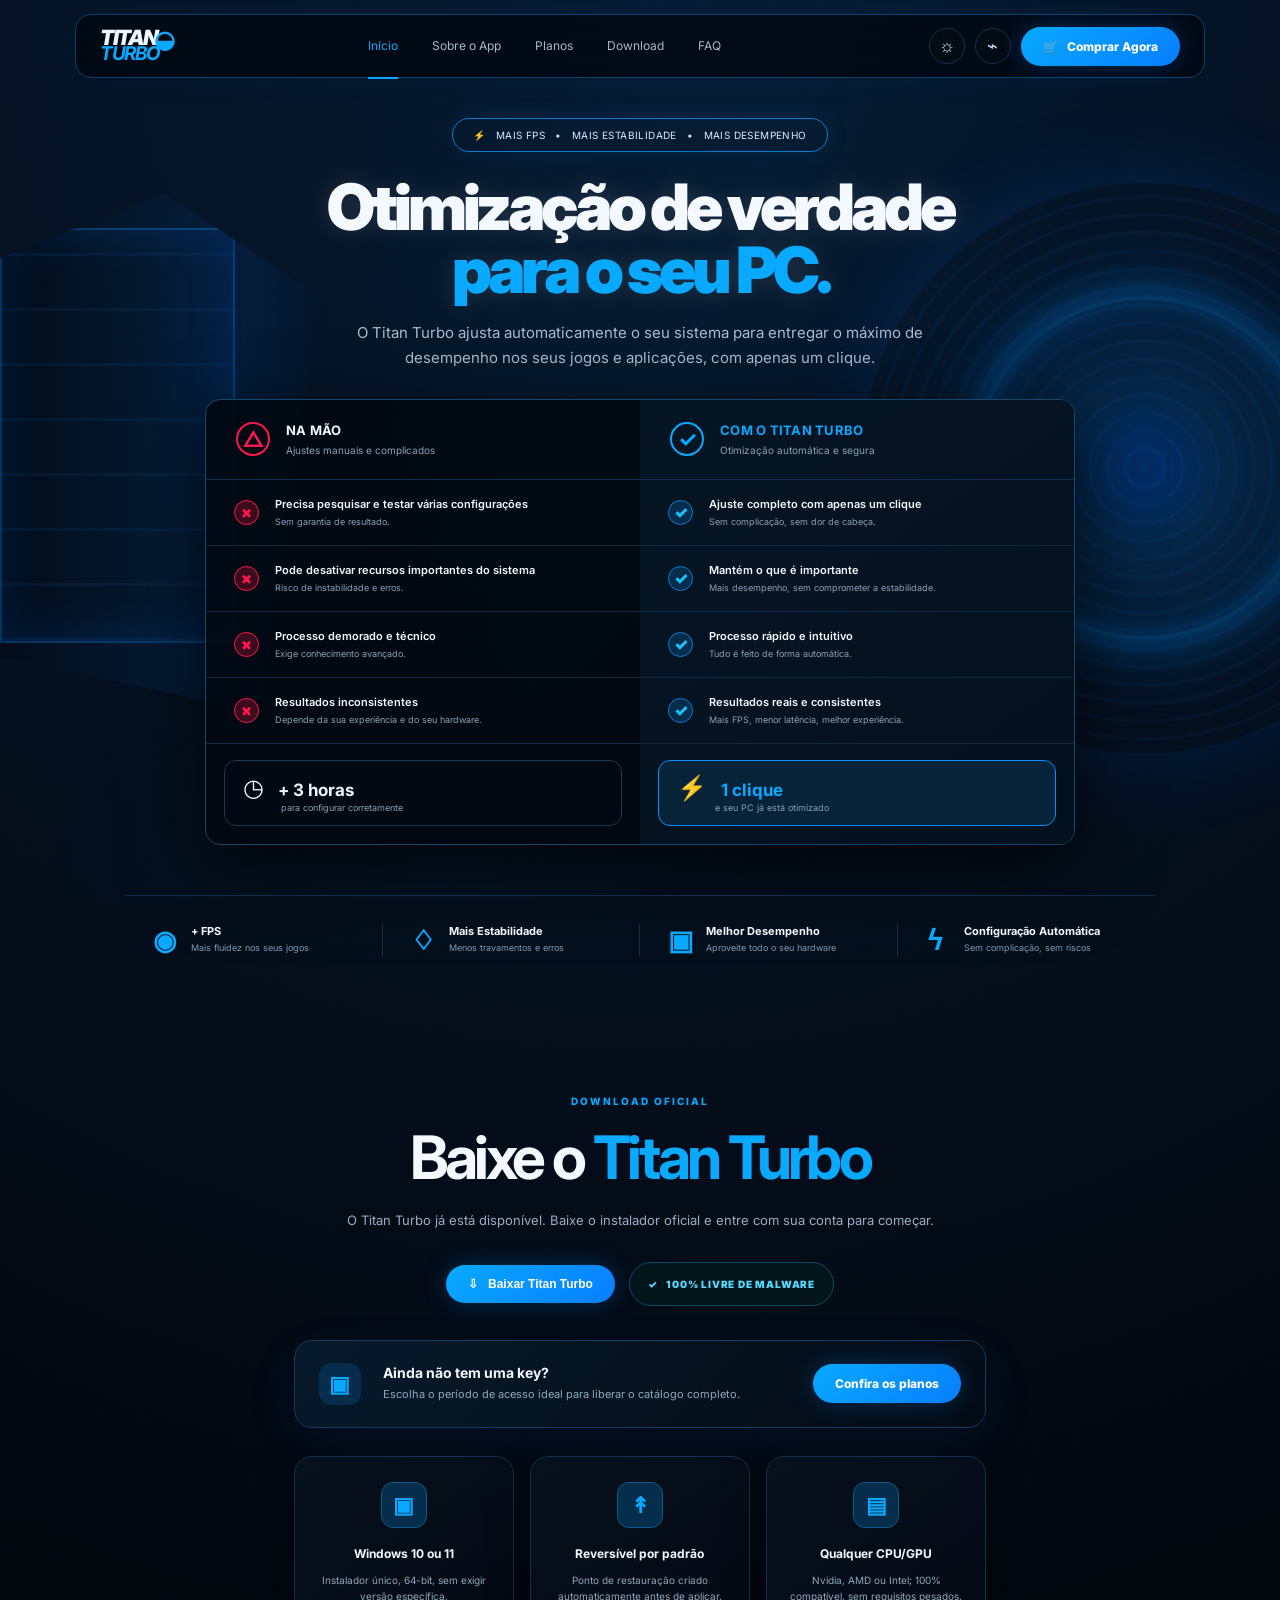
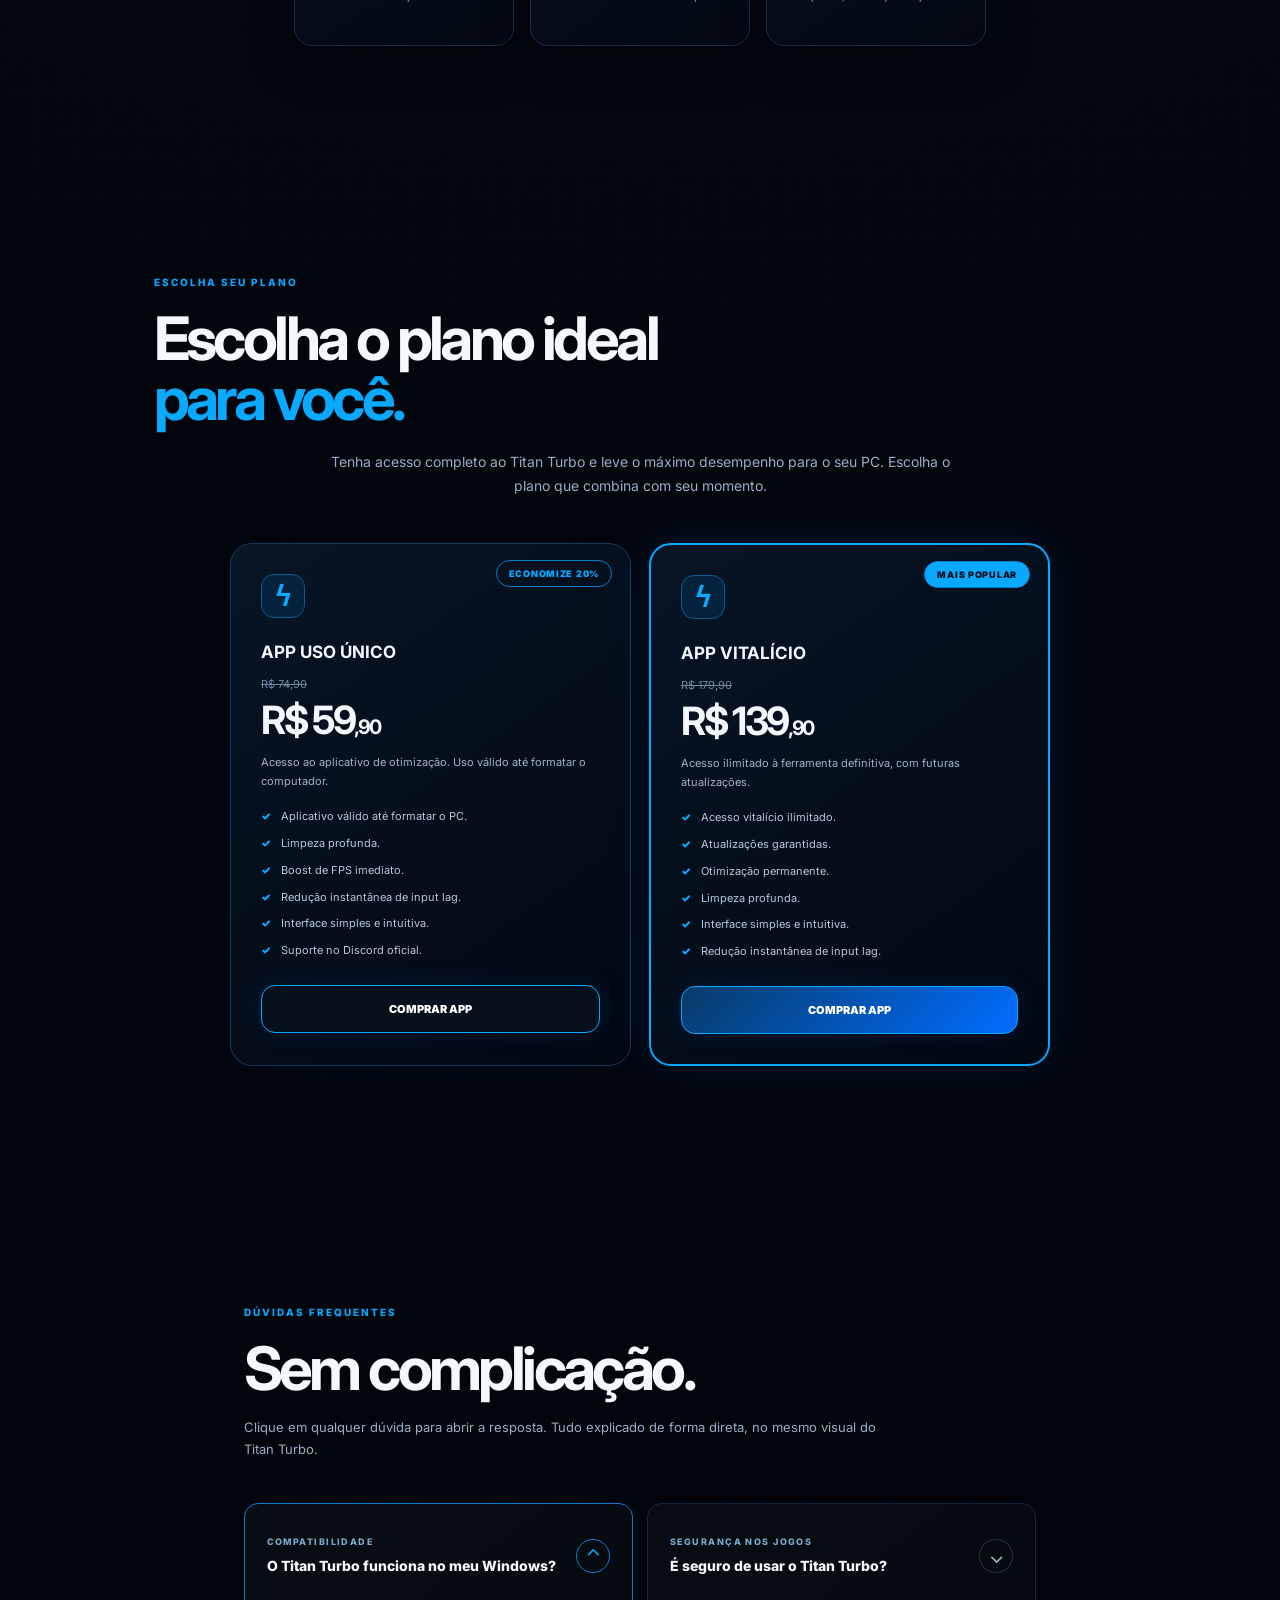
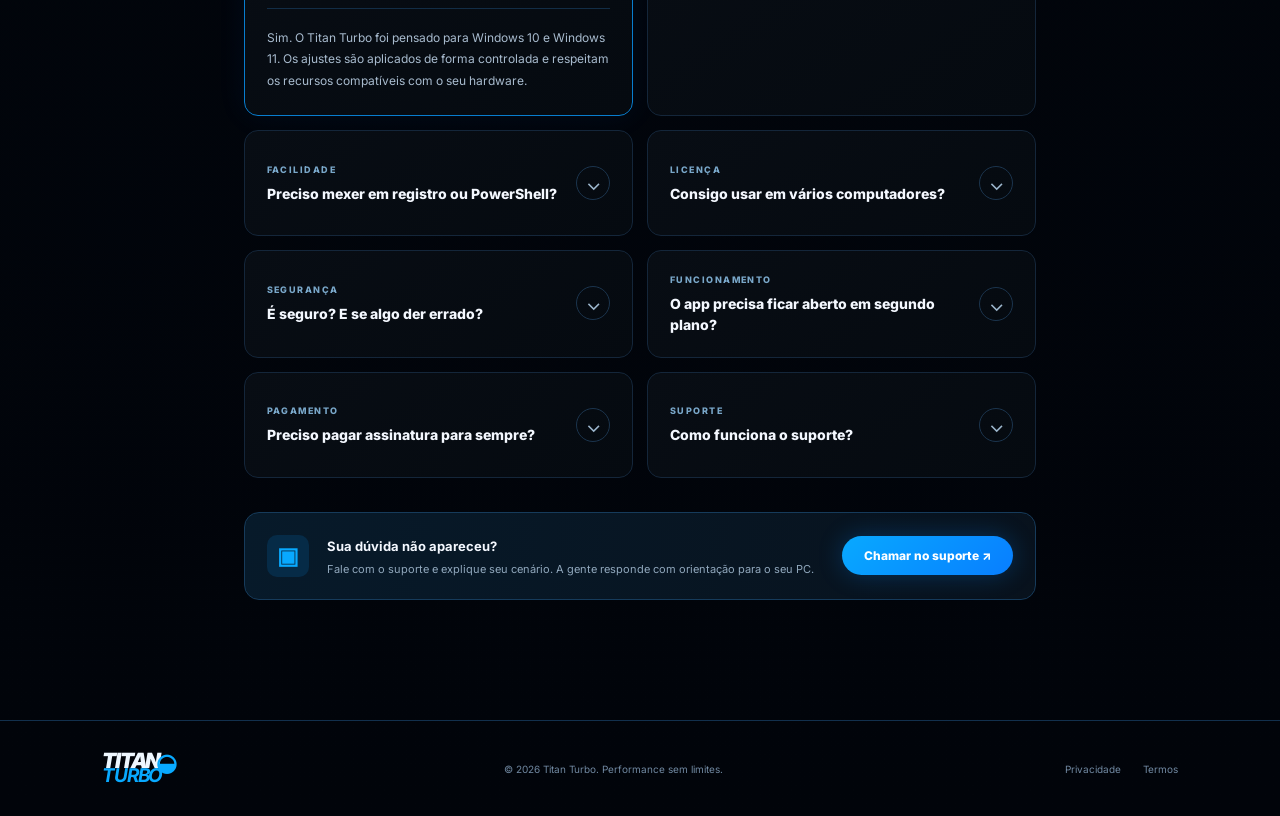
==== app/index.html @ 81074ae9 "Adiciona rota dedicada para Sobre o App" ====
<!doctype html><html lang="pt-BR"><head><meta charset="UTF-8"><meta name="viewport" content="width=device-width,initial-scale=1"><meta http-equiv="refresh" content="0;url=../#app"><title>Sobre o App — Titan Turbo</title><script>location.replace('../#app')</script></head><body>Redirecionando para Sobre o App…</body></html>
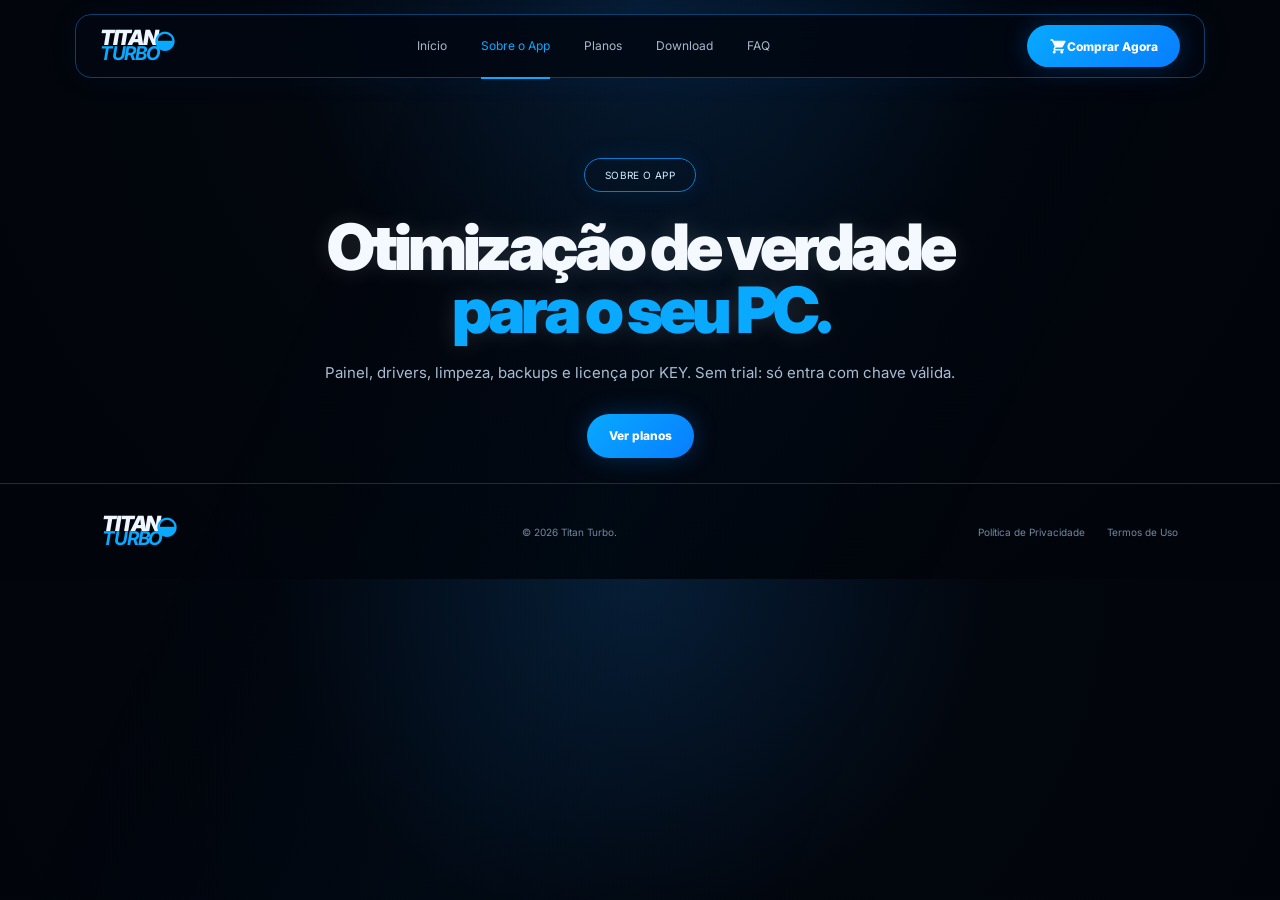
==== commit 820cb6a6: "rotas /planos /download /faq /app sem hash" ====
--- a/app/index.html
+++ b/app/index.html
@@ -1 +1,25 @@
-<!doctype html><html lang="pt-BR"><head><meta charset="UTF-8"><meta name="viewport" content="width=device-width,initial-scale=1"><meta http-equiv="refresh" content="0;url=../#app"><title>Sobre o App — Titan Turbo</title><script>location.replace('../#app')</script></head><body>Redirecionando para Sobre o App…</body></html>+<!doctype html>
+<html lang="pt-BR">
+<head>
+  <meta charset="UTF-8"><meta name="viewport" content="width=device-width, initial-scale=1">
+  <title>Sobre o App — Titan Turbo</title>
+  <link rel="preconnect" href="https://fonts.googleapis.com">
+  <link href="https://fonts.googleapis.com/css2?family=Inter:wght@400;500;600;700;800;900&display=swap" rel="stylesheet">
+  <link rel="stylesheet" href="../style.css"><link rel="stylesheet" href="../logo.css">
+</head>
+<body>
+<header class="topbar"><a class="brand" href="/"><span>TITAN</span><b>TURBO</b><i>◒</i></a>
+<nav><a href="/">Início</a><a class="active" href="/app/">Sobre o App</a><a href="/planos/">Planos</a><a href="/download/">Download</a><a href="/faq/">FAQ</a></nav>
+<div class="header-actions"><a class="buy buy-cart" href="/planos/"><svg viewBox="0 0 24 24" width="18" height="18"><path fill="currentColor" d="M7 18c-1.1 0-1.99.9-1.99 2S5.9 22 7 22s2-.9 2-2-.9-2-2-2zm10 0c-1.1 0-1.99.9-1.99 2S15.9 22 17 22s2-.9 2-2-.9-2-2-2zM7.2 14h9.45c.75 0 1.41-.41 1.75-1.03l3.58-6.49A1 1 0 0 0 21.1 5H6.21L5.27 3H2v2h2l3.6 7.59-1.35 2.44C5.52 16.37 6.48 18 8 18h12v-2H8l1.1-2z"/></svg> Comprar Agora</a></div></header>
+<main>
+<section class="hero" style="min-height:auto;padding-top:80px">
+  <div class="hero-content">
+    <div class="pill">SOBRE O APP</div>
+    <h1>Otimização de verdade<br><em>para o seu PC.</em></h1>
+    <p>Painel, drivers, limpeza, backups e licença por KEY. Sem trial: só entra com chave válida.</p>
+    <p style="margin-top:28px"><a class="buy" href="/planos/">Ver planos</a></p>
+  </div>
+</section>
+</main>
+<footer><a class="brand" href="/"><span>TITAN</span><b>TURBO</b><i>◒</i></a><span>© 2026 Titan Turbo.</span><div><a href="/privacidade/">Política de Privacidade</a><a href="/termos/">Termos de Uso</a></div></footer>
+</body></html>
--- a/style.css
+++ b/style.css
@@ -0,0 +1 @@
+:root{--bg:#02060d;--panel:#07111d;--line:#12304d;--blue:#08a9ff;--blue2:#006dff;--text:#f4f8ff;--muted:#9aaec5}*{box-sizing:border-box}html{scroll-behavior:smooth}body{margin:0;background:radial-gradient(circle at 50% 0,#071b31 0,#02060d 42%,#01040a 100%);color:var(--text);font-family:Inter,Arial,sans-serif;overflow-x:hidden}body:before{content:"";position:fixed;inset:0;pointer-events:none;background:linear-gradient(115deg,transparent 25%,#078bff08 50%,transparent 72%);z-index:-1}a{color:inherit;text-decoration:none}.topbar{position:relative;z-index:10;width:min(1130px,calc(100% - 48px));height:64px;margin:14px auto 0;padding:0 24px;border:1px solid #0d416d;border-radius:16px;background:#020812d9;backdrop-filter:blur(18px);display:flex;align-items:center;justify-content:space-between;box-shadow:0 0 35px #006dff0d}.brand{display:inline-flex;position:relative;flex-direction:column;font-style:italic;font-weight:900;line-height:.78;letter-spacing:-.06em;font-size:21px}.brand span{color:#eef7ff}.brand b{color:var(--blue);font-size:19px}.brand i{position:absolute;right:-14px;top:1px;color:var(--blue);font-size:24px;font-style:normal}.topbar nav{display:flex;gap:34px;color:#a9b9cb;font-size:12px}.topbar nav a{padding:24px 0}.topbar nav .active{color:var(--blue);border-bottom:2px solid var(--blue)}.header-actions{display:flex;align-items:center;gap:10px}.round{width:36px;height:36px;border-radius:50%;border:1px solid #12304d;background:#030b14;color:#c9e6ff;font-size:18px}.buy{display:inline-flex;align-items:center;justify-content:center;background:linear-gradient(135deg,#08a9ff,#087eff);border:0;color:#fff;border-radius:22px;padding:12px 22px;font-size:12px;font-weight:800;box-shadow:0 0 24px #078bff44;cursor:pointer}.buy:hover{filter:brightness(1.15)}.hero{position:relative;min-height:825px;padding:40px 24px 25px;display:flex;flex-direction:column;align-items:center}.hero-content{text-align:center;position:relative;z-index:2;max-width:900px}.pill{display:inline-block;border:1px solid #087dce;border-radius:30px;padding:10px 20px;color:#d5efff;font-size:10px;letter-spacing:.04em;box-shadow:0 0 24px #007dff1c}.hero h1{font-size:clamp(42px,5vw,66px);line-height:.98;letter-spacing:-.065em;margin:24px 0 20px;font-weight:900;text-shadow:0 0 25px #fff2}.hero h1 em,h2 em{font-style:normal;color:var(--blue)}.hero-content p{max-width:660px;margin:auto;color:#a8bdd3;line-height:1.65;font-size:15px}.hero-bg{position:absolute;pointer-events:none;opacity:.9}.left-hardware{left:-70px;top:115px;width:390px;height:520px;background:linear-gradient(90deg,#02060d,#061a30 55%,transparent);filter:drop-shadow(0 0 30px #006dff55);clip-path:polygon(0 18%,60% 0,100% 20%,84% 100%,0 86%)}.left-hardware:after{content:"";position:absolute;inset:35px 85px 70px 70px;border:2px solid #0a8dff55;background:repeating-linear-gradient(0deg,#0a8dff14 0 3px,transparent 3px 55px);box-shadow:inset 0 0 45px #006dff33}.right-turbo{right:-150px;top:105px;width:570px;height:570px;border-radius:50%;background:repeating-radial-gradient(circle,#087dff18 0 2px,transparent 3px 18px),radial-gradient(circle,#006dff55 0 5%,#06294a 20%,transparent 63%);filter:blur(1px);box-shadow:0 0 100px #006dff33}.right-turbo:after{content:"";position:absolute;inset:115px;border:1px solid #0ba5ff77;border-radius:50%;box-shadow:0 0 45px #078bff88,inset 0 0 35px #078bff55}.compare{position:relative;z-index:3;width:min(870px,100%);margin-top:28px;display:grid;grid-template-columns:1fr 1fr;border:1px solid #17466c;border-radius:15px;overflow:hidden;background:#020811e8;box-shadow:0 25px 80px #000b}.compare-col{min-width:0}.compare-col.titan{background:linear-gradient(145deg,#061524,#03101e)}.compare-head{height:80px;display:flex;align-items:center;gap:16px;padding:0 30px;border-bottom:1px solid #12304d}.compare-head strong{width:34px;height:34px;border-radius:50%;display:grid;place-items:center;font-size:22px;color:#ff164e;border:2px solid #ff164e}.titan .compare-head strong{color:var(--blue);border-color:var(--blue)}.compare-head b{display:block;font-size:13px;letter-spacing:.02em}.titan .compare-head b{color:var(--blue)}.compare-head small{display:block;color:#8ca1b7;font-size:10px;margin-top:6px}.row{min-height:66px;display:flex;align-items:center;gap:16px;padding:11px 28px;border-bottom:1px solid #102941}.row>span{flex:0 0 25px;width:25px;height:25px;border-radius:50%;display:grid;place-items:center;color:#ff164e;border:1px solid #ff164e;background:#3b0c1d;font-weight:900}.titan .row>span{color:#16c4ff;border-color:#087dce;background:#062c4c}.row p{font-size:11px;font-weight:600;margin:0;line-height:1.45}.row p small{display:block;color:#8ca1b7;font-weight:400;margin-top:2px;font-size:9px}.time{margin:16px 18px 18px;border:1px solid #1a3650;border-radius:12px;padding:12px 18px;color:#eef5ff;font-size:24px}.time b{font-size:17px;display:inline-block;margin-left:8px}.time small{display:block;margin-left:38px;color:#8ca1b7;font-size:9px}.time.turbo{border-color:#078dff;background:#06233a}.time.turbo b{color:var(--blue)}.benefits{width:min(1030px,calc(100% - 48px));margin:-8px auto 0;border-top:1px solid #0f2d48;display:grid;grid-template-columns:repeat(4,1fr);padding:28px 0;position:relative;z-index:3}.benefits div{padding:0 28px;border-right:1px solid #12304d;display:grid;grid-template-columns:28px 1fr;column-gap:10px}.benefits div:last-child{border:0}.benefits strong{grid-row:span 2;color:var(--blue);font-size:27px}.benefits b{font-size:11px}.benefits small{font-size:9px;color:#8199b1}.below,.faq,.download-section{padding:120px max(24px,12vw)}.eyebrow{color:var(--blue);font-size:10px;font-weight:800;letter-spacing:.2em;margin-bottom:20px}.below h2,.faq h2,.download-section h2{font-size:clamp(38px,5vw,60px);line-height:1;letter-spacing:-.06em;margin:0}.price-card{max-width:420px;margin:50px auto 0;padding:35px;background:linear-gradient(145deg,#071a2b,#030a12);border:1px solid #1a527e;border-radius:14px}.price-card>span{font-size:9px;letter-spacing:.16em;color:#4caeff}.price-card>strong{display:block;font-size:60px;letter-spacing:-.08em;margin:18px 0}.price-card>strong small{font-size:24px}.price-card p,.download-section>p{color:var(--muted);font-size:13px;line-height:1.6}.wide{width:100%}.download-section{text-align:center;max-width:900px;margin:auto}.download-section>p{max-width:620px;margin:24px auto}.download-trust{display:flex;justify-content:center;gap:18px;flex-wrap:wrap;color:#8fa8bf;font-size:11px;margin-top:24px}.download-trust span{color:var(--blue)}.faq{max-width:1100px;margin:auto}.faq h2{margin-bottom:18px}.faq-intro{color:var(--muted);font-size:13px;line-height:1.7;max-width:650px;margin:0 0 42px}.faq-grid{display:grid;grid-template-columns:repeat(2,minmax(0,1fr));gap:14px}.faq-grid details{border:1px solid #14263a;border-radius:14px;background:linear-gradient(145deg,#080d14,#050a10);padding:0;overflow:hidden;transition:border-color .25s,box-shadow .25s,transform .25s}.faq-grid details:hover{border-color:#24557c;transform:translateY(-2px)}.faq-grid details[open]{border-color:#087dce;box-shadow:0 0 30px #006dff12}.faq-grid summary{cursor:pointer;list-style:none;display:flex;align-items:center;justify-content:space-between;gap:18px;min-height:104px;padding:22px}.faq-grid summary::-webkit-details-marker{display:none}.faq-grid summary span{display:block;font-size:14px;font-weight:800;line-height:1.45}.faq-grid summary small{display:block;color:#79a7c9;font-size:9px;letter-spacing:.16em;margin-bottom:8px}.faq-grid summary i{font-style:normal;flex:0 0 34px;width:34px;height:34px;border:1px solid #1b344d;border-radius:50%;display:grid;place-items:center;color:#9db7ce;font-size:20px;transition:transform .25s,color .25s,border-color .25s}.faq-grid details[open] summary i{transform:rotate(180deg);color:var(--blue);border-color:#087dce}.answer{padding:0 22px 24px}.answer p{border-top:1px solid #122d46;margin:0;padding-top:18px;color:#a8bbce;font-size:12px;line-height:1.8}.faq-contact{margin-top:34px;border:1px solid #163b5b;border-radius:15px;background:linear-gradient(100deg,#071a2a,#08121d);display:flex;align-items:center;gap:18px;padding:22px}.faq-contact>strong{width:42px;height:42px;display:grid;place-items:center;border-radius:10px;color:var(--blue);background:#062b47;font-size:23px}.faq-contact div{flex:1}.faq-contact b{font-size:13px}.faq-contact p{margin:7px 0 0;color:#91a8bd;font-size:11px}.faq-contact .buy{white-space:nowrap}.download-modal{display:none;position:fixed;inset:0;z-index:100;align-items:center;justify-content:center;padding:24px}.download-modal.is-open{display:flex}.download-backdrop{position:absolute;inset:0;background:#000b;backdrop-filter:blur(10px)}.download-dialog{position:relative;width:min(560px,100%);padding:38px;border:1px solid #0c6fb1;border-radius:22px;background:linear-gradient(145deg,#071a2b,#02070e);box-shadow:0 30px 100px #000;z-index:1}.modal-close{position:absolute;right:18px;top:14px;border:1px solid #1b4566;background:#07111d;color:#bcd5ea;border-radius:50%;width:34px;height:34px;font-size:24px;cursor:pointer}.modal-icon{width:54px;height:54px;display:grid;place-items:center;border-radius:15px;background:#062d4b;color:var(--blue);font-size:28px;margin-bottom:22px}.download-dialog h2{font-size:clamp(30px,5vw,48px);line-height:1;margin:0 0 16px;letter-spacing:-.06em}.download-dialog>p{color:#a7bdd1;font-size:13px;line-height:1.7}.download-file{display:flex;align-items:center;justify-content:space-between;gap:16px;margin-top:26px;padding:16px;border:1px solid #174b70;border-radius:14px;background:#030b14}.download-file b{display:block;font-size:12px}.download-file small{display:block;color:#7f9ab2;font-size:10px;margin-top:6px}.download-file .buy{white-space:nowrap}.modal-note{margin-top:18px;color:#78a8c7;font-size:10px}footer{border-top:1px solid #12304d;padding:32px max(24px,8vw);display:flex;align-items:center;justify-content:space-between;color:#7189a2;font-size:10px}footer div{display:flex;gap:22px}.plans-intro{max-width:620px;margin:22px auto 46px;color:var(--muted);font-size:14px;line-height:1.7;text-align:center}.plans-layout{display:grid;grid-template-columns:repeat(2,minmax(0,1fr));gap:18px;max-width:820px;margin:0 auto;align-items:stretch}.plan-card{position:relative;padding:30px;border:1px solid #123b62;border-radius:22px;background:linear-gradient(145deg,#071525,#020812);box-shadow:0 20px 70px #006dff0b}.plan-card.featured{border:2px solid var(--blue);box-shadow:0 0 38px #008cff25}.plan-tag{position:absolute;right:18px;top:16px;padding:7px 12px;border:1px solid #087dce;border-radius:20px;color:var(--blue);font-size:9px;font-weight:900;letter-spacing:.08em}.featured .plan-tag{background:var(--blue);color:#00101d}.plan-icon{width:44px;height:44px;display:grid;place-items:center;border-radius:13px;border:1px solid #0b5a91;background:#06233d;color:var(--blue);font-size:27px;font-weight:900;margin-bottom:24px}.plan-card h3{font-size:17px;margin:0 0 15px}.plan-card del{display:block;color:#7188a0;font-size:11px}.plan-card>strong{display:block;font-size:39px;letter-spacing:-.06em;margin:5px 0 10px}.plan-card>strong small{font-size:20px}.plan-card p{color:#9eb4c9;font-size:11px;line-height:1.7;margin:0 0 18px}.plan-card ul{list-style:none;padding:0;margin:0 0 26px;display:grid;gap:11px}.plan-card li{color:#b6c8d9;font-size:11px;line-height:1.45}.plan-card li:before{content:'✓';color:var(--blue);font-weight:900;margin-right:10px}.plan-button{display:flex;align-items:center;justify-content:center;min-height:48px;border:1px solid var(--blue);border-radius:14px;color:#fff;font-size:11px;font-weight:900;background:linear-gradient(135deg,#073b68,#006dff);box-shadow:0 0 25px #006dff22}.plan-card:not(.featured) .plan-button{background:#07111d}@media(max-width:850px){.topbar{width:calc(100% - 24px);padding:0 14px}.topbar nav{display:none}.header-actions .round{display:none}.hero{padding-top:55px}.hero-bg{opacity:.35}.compare{grid-template-columns:1fr}.manual{display:none}.benefits{grid-template-columns:1fr 1fr;gap:24px}.benefits div:nth-child(2){border-right:0}.benefits div{padding:0 12px}.below,.faq,.download-section{padding:85px 7vw}.faq-grid{grid-template-columns:1fr}.faq-contact{align-items:flex-start;flex-wrap:wrap}.faq-contact .buy{margin-left:60px}.download-file{align-items:flex-start;flex-direction:column}.download-file .buy{width:100%}.plans-layout{grid-template-columns:1fr;max-width:520px}.plans-intro{text-align:left;margin-bottom:30px}}@media(max-width:480px){.buy{padding:10px 13px;font-size:10px}.hero h1{font-size:42px}.hero-content p{font-size:13px}.compare-head{padding:0 18px}.row{padding:11px 18px}.benefits{width:calc(100% - 28px)}.faq-grid summary{padding:18px}.answer{padding:0 18px 20px}.download-dialog{padding:30px 22px}.plan-card{padding:24px}.plan-card>strong{font-size:34px}}
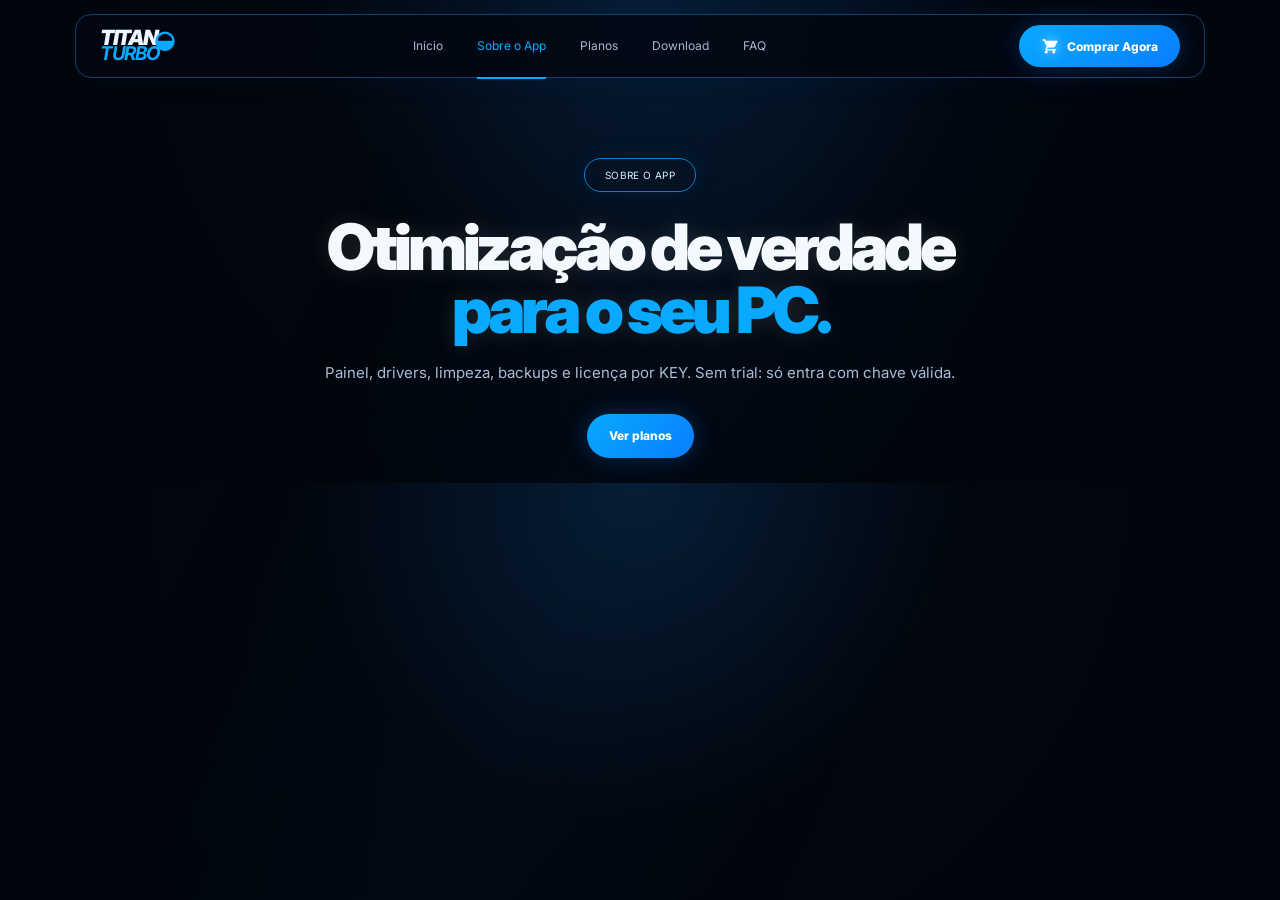
==== commit d8c63604: "Adiciona favicon do Titan Turbo ao app" ====
--- a/app/index.html
+++ b/app/index.html
@@ -6,6 +6,7 @@
   <link rel="preconnect" href="https://fonts.googleapis.com">
   <link href="https://fonts.googleapis.com/css2?family=Inter:wght@400;500;600;700;800;900&display=swap" rel="stylesheet">
   <link rel="stylesheet" href="../style.css"><link rel="stylesheet" href="../logo.css">
+  <link rel="icon" href="/favicon.svg?v=1" type="image/svg+xml">
 </head>
 <body>
 <header class="topbar"><a class="brand" href="/"><span>TITAN</span><b>TURBO</b><i>◒</i></a>
@@ -18,8 +19,3 @@
     <h1>Otimização de verdade<br><em>para o seu PC.</em></h1>
     <p>Painel, drivers, limpeza, backups e licença por KEY. Sem trial: só entra com chave válida.</p>
     <p style="margin-top:28px"><a class="buy" href="/planos/">Ver planos</a></p>
-  </div>
-</section>
-</main>
-<footer><a class="brand" href="/"><span>TITAN</span><b>TURBO</b><i>◒</i></a><span>© 2026 Titan Turbo.</span><div><a href="/privacidade/">Política de Privacidade</a><a href="/termos/">Termos de Uso</a></div></footer>
-</body></html>
--- a/logo.css
+++ b/logo.css
@@ -0,0 +1 @@
+@import url('cart-spacing.css');
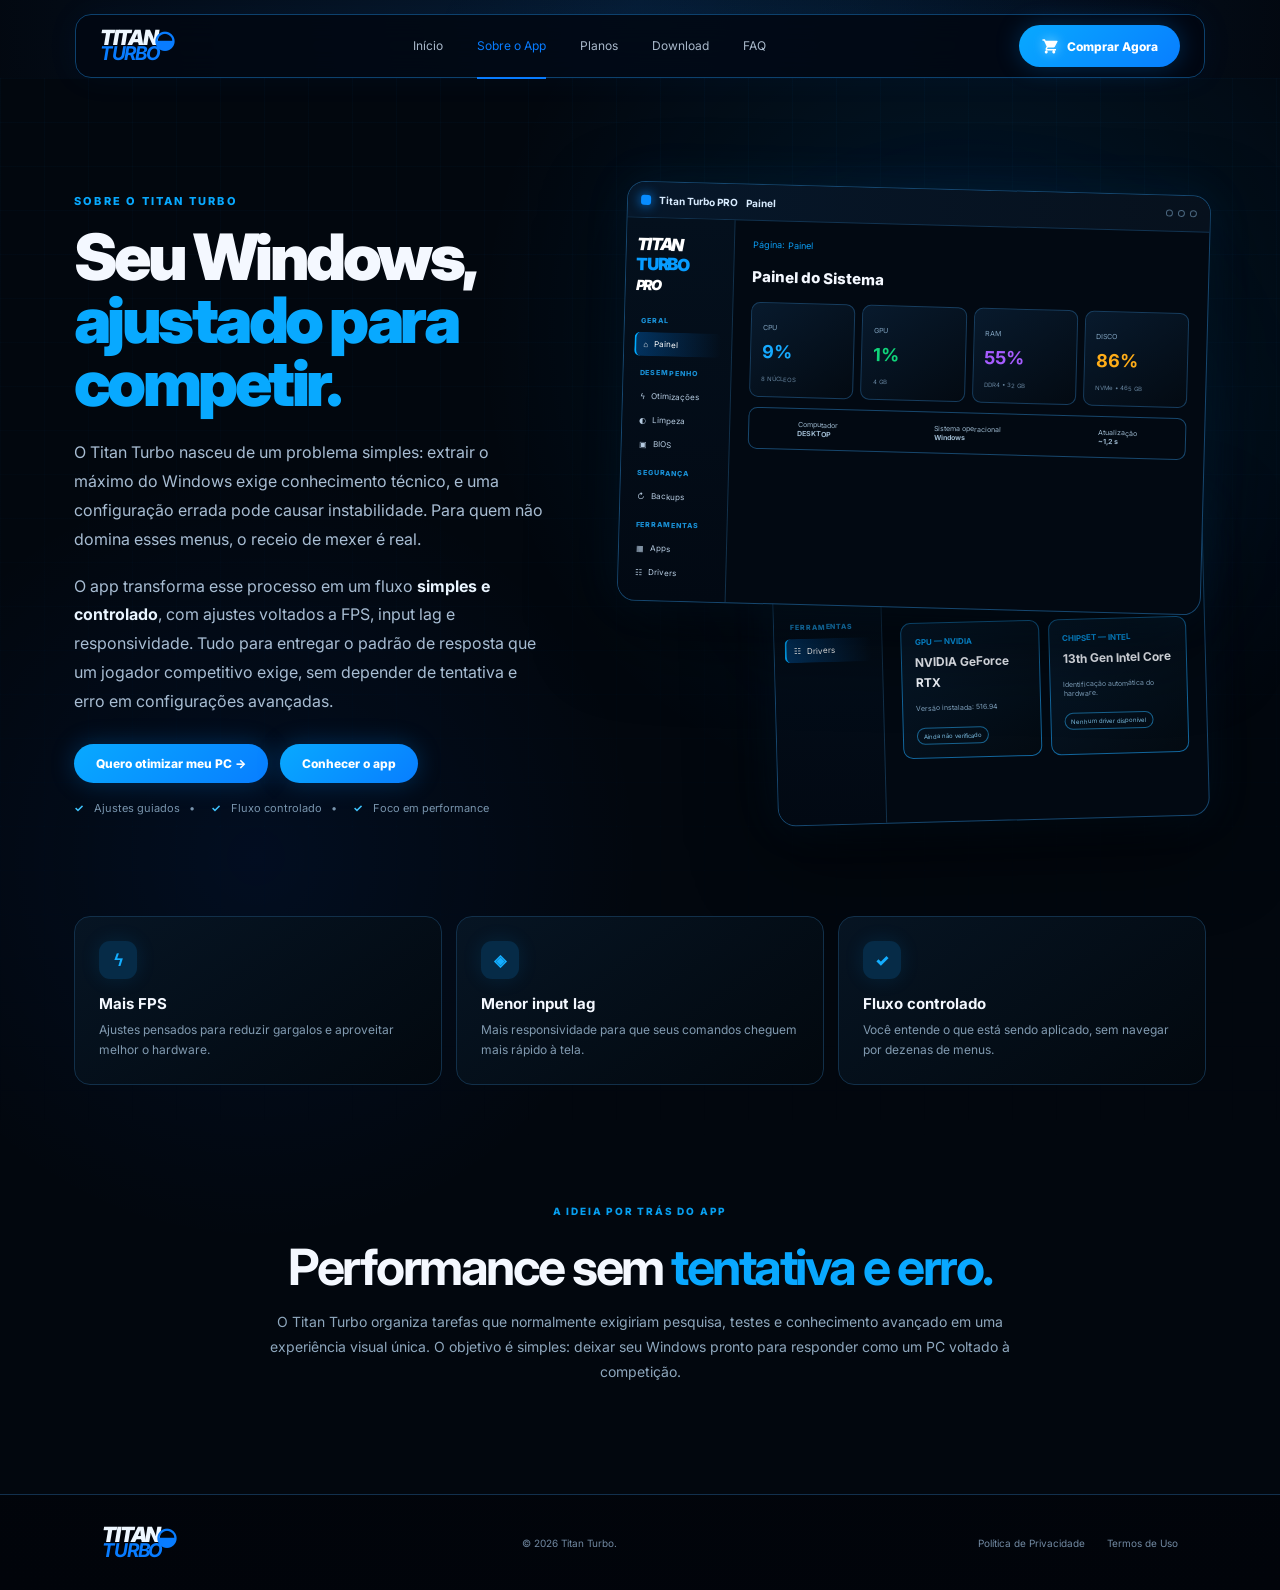
==== commit 13b3332b: "Evolui a página Sobre o App com novo layout e showcase visual" ====
--- a/app/index.html
+++ b/app/index.html
@@ -1,21 +1,48 @@
 <!doctype html>
 <html lang="pt-BR">
 <head>
-  <meta charset="UTF-8"><meta name="viewport" content="width=device-width, initial-scale=1">
-  <title>Sobre o App — Titan Turbo</title>
-  <link rel="preconnect" href="https://fonts.googleapis.com">
-  <link href="https://fonts.googleapis.com/css2?family=Inter:wght@400;500;600;700;800;900&display=swap" rel="stylesheet">
-  <link rel="stylesheet" href="../style.css"><link rel="stylesheet" href="../logo.css">
-  <link rel="icon" href="/favicon.svg?v=1" type="image/svg+xml">
+<meta charset="UTF-8"><meta name="viewport" content="width=device-width, initial-scale=1">
+<title>Sobre o App — Titan Turbo</title>
+<link rel="preconnect" href="https://fonts.googleapis.com">
+<link href="https://fonts.googleapis.com/css2?family=Inter:wght@400;500;600;700;800;900&display=swap" rel="stylesheet">
+<link rel="stylesheet" href="../style.css?v=4"><link rel="stylesheet" href="../logo.css">
+<link rel="icon" href="/favicon.svg?v=2" type="image/svg+xml">
+<style>
+:root{--cyan:#08a9ff;--blue:#087cff;--ink:#020812;--panel:#071525;--muted:#8fa8bf}
+.app-page{position:relative;overflow:hidden;background:radial-gradient(circle at 75% 18%,rgba(0,146,255,.12),transparent 32%),radial-gradient(circle at 20% 55%,rgba(0,89,255,.08),transparent 30%),#02070e}
+.app-page:before{content:"";position:absolute;inset:0;pointer-events:none;background-image:linear-gradient(rgba(25,130,210,.035) 1px,transparent 1px),linear-gradient(90deg,rgba(25,130,210,.035) 1px,transparent 1px);background-size:44px 44px;mask-image:linear-gradient(to bottom,#000,transparent 78%)}
+.app-hero{position:relative;z-index:1;max-width:1180px;margin:auto;padding:110px 24px 70px;display:grid;grid-template-columns:minmax(0,.9fr) minmax(0,1.1fr);gap:70px;align-items:center}
+.app-copy .eyebrow{color:var(--cyan);font-size:11px;font-weight:800;letter-spacing:.2em;margin-bottom:18px}
+.app-copy h1{font-size:clamp(42px,5vw,68px);line-height:.98;letter-spacing:-.055em;margin:0 0 24px;font-weight:900}
+.app-copy h1 em{font-style:normal;color:var(--cyan)}
+.app-copy .lead{color:#a8bdd3;font-size:16px;line-height:1.8;max-width:570px;margin:0 0 18px}
+.app-copy .lead strong{color:#eaf5ff}
+.app-actions{display:flex;gap:12px;flex-wrap:wrap;margin-top:28px}.app-actions .buy{display:inline-flex;align-items:center;gap:8px}
+.app-note{display:flex;gap:10px;align-items:center;color:#7894ad;font-size:11px;margin-top:18px}.app-note b{color:#3fc5ff}
+.showcase{position:relative;min-width:0;perspective:1000px}
+.glow{position:absolute;width:340px;height:340px;right:10%;top:15%;background:rgba(0,139,255,.18);filter:blur(80px);border-radius:50%}
+.screen{position:relative;border:1px solid #16476f;border-radius:18px;background:#020912;box-shadow:0 30px 80px rgba(0,0,0,.55),0 0 45px rgba(0,145,255,.1);overflow:hidden}
+.screen + .screen{width:74%;margin:-105px 0 0 auto;transform:rotate(-1.5deg);z-index:2}
+.screen.main{transform:rotate(1.5deg);z-index:3}
+.windowbar{height:36px;padding:0 13px;display:flex;align-items:center;gap:8px;background:linear-gradient(90deg,#06172a,#07111d);border-bottom:1px solid #123452;color:#d9ecff;font-size:10px;font-weight:700}.windowbar i{width:10px;height:10px;border-radius:3px;background:#078cff;box-shadow:0 0 12px #078cff}.dots{margin-left:auto;display:flex;gap:5px}.dots span{width:7px;height:7px;border-radius:50%;border:1px solid #49657d}
+.mock{display:grid;grid-template-columns:108px 1fr;min-height:280px}.side{padding:16px 10px;background:linear-gradient(180deg,#04101d,#020913);border-right:1px solid #12314b}.mini-logo{font-size:17px;font-weight:900;font-style:italic;letter-spacing:-.08em;margin:0 0 22px;color:#fff}.mini-logo em{color:#079cff;font-style:normal}.navgroup{color:#198fd4;font-size:7px;font-weight:800;letter-spacing:.13em;margin:12px 6px 7px}.navitem{padding:7px 7px;border-radius:6px;color:#b6cbe0;font-size:8px}.navitem.active{background:linear-gradient(90deg,rgba(0,135,255,.3),transparent);color:#fff;border-left:2px solid #00aaff}.content{padding:18px}.crumb{color:#0b9cf2;font-size:9px;margin-bottom:17px}.mock-title{font-size:15px;font-weight:800;margin-bottom:16px}.statgrid{display:grid;grid-template-columns:repeat(4,1fr);gap:7px}.stat{border:1px solid #173d5e;border-radius:9px;padding:11px;background:linear-gradient(145deg,#081a2d,#030a12)}.stat small{font-size:7px;color:#7fa1bd}.stat b{display:block;font-size:18px;margin:7px 0 3px;color:#16aaff}.stat:nth-child(2) b{color:#10d47a}.stat:nth-child(3) b{color:#a65cff}.stat:nth-child(4) b{color:#ffad18}.stat span{font-size:6px;color:#66839d}.info{height:42px;border:1px solid #17476d;border-radius:9px;margin-top:10px;display:flex;align-items:center;justify-content:space-around;color:#9bb6cc;font-size:7px}.drivercards{display:grid;grid-template-columns:1fr 1fr;gap:9px}.driver{border:1px solid #12659b;border-radius:10px;padding:13px;background:linear-gradient(145deg,#06182a,#030a11);min-height:130px}.driver b{display:block;color:#09a7ff;font-size:8px;margin-bottom:4px}.driver strong{font-size:12px;line-height:1.1}.driver p{font-size:7px;color:#7fa1bd;margin-top:13px}.check{display:inline-block;border:1px solid #17618d;color:#79b9dd;border-radius:999px;padding:4px 6px;font-size:6px;margin-top:8px}
+.features{position:relative;z-index:1;max-width:1180px;margin:0 auto;padding:25px 24px 100px;display:grid;grid-template-columns:repeat(3,1fr);gap:14px}.feature{padding:24px;border:1px solid #12304a;background:linear-gradient(145deg,rgba(7,22,37,.9),rgba(2,8,14,.9));border-radius:16px}.feature .ico{width:38px;height:38px;border-radius:11px;display:grid;place-items:center;background:#062b47;color:#14aeff;font-weight:900;margin-bottom:15px;box-shadow:0 0 20px rgba(0,157,255,.12)}.feature h3{font-size:15px;margin:0 0 7px}.feature p{font-size:12px;line-height:1.65;color:#819ab0;margin:0}
+.story{position:relative;z-index:1;max-width:1180px;margin:auto;padding:20px 24px 110px;text-align:center}.story .eyebrow{color:#079ff0;font-size:10px;letter-spacing:.18em;font-weight:800}.story h2{font-size:clamp(32px,4vw,50px);letter-spacing:-.05em;margin:12px 0}.story h2 em{color:#09a8ff;font-style:normal}.story p{max-width:760px;margin:0 auto;color:#8ea7bd;line-height:1.8;font-size:14px}
+@media(max-width:900px){.app-hero{grid-template-columns:1fr;gap:45px;padding-top:80px}.showcase{max-width:760px;margin:auto;width:100%}.features{grid-template-columns:1fr}.screen + .screen{margin-top:-65px;width:82%}}
+@media(max-width:600px){.app-hero{padding:65px 18px 45px}.app-copy h1{font-size:42px}.mock{grid-template-columns:72px 1fr}.side{padding:12px 6px}.statgrid{grid-template-columns:1fr 1fr}.screen + .screen{width:90%;margin-top:-45px}.features,.story{padding-left:18px;padding-right:18px}.drivercards{grid-template-columns:1fr}}
+</style>
 </head>
 <body>
-<header class="topbar"><a class="brand" href="/"><span>TITAN</span><b>TURBO</b><i>◒</i></a>
-<nav><a href="/">Início</a><a class="active" href="/app/">Sobre o App</a><a href="/planos/">Planos</a><a href="/download/">Download</a><a href="/faq/">FAQ</a></nav>
-<div class="header-actions"><a class="buy buy-cart" href="/planos/"><svg viewBox="0 0 24 24" width="18" height="18"><path fill="currentColor" d="M7 18c-1.1 0-1.99.9-1.99 2S5.9 22 7 22s2-.9 2-2-.9-2-2-2zm10 0c-1.1 0-1.99.9-1.99 2S15.9 22 17 22s2-.9 2-2-.9-2-2-2zM7.2 14h9.45c.75 0 1.41-.41 1.75-1.03l3.58-6.49A1 1 0 0 0 21.1 5H6.21L5.27 3H2v2h2l3.6 7.59-1.35 2.44C5.52 16.37 6.48 18 8 18h12v-2H8l1.1-2z"/></svg> Comprar Agora</a></div></header>
-<main>
-<section class="hero" style="min-height:auto;padding-top:80px">
-  <div class="hero-content">
-    <div class="pill">SOBRE O APP</div>
-    <h1>Otimização de verdade<br><em>para o seu PC.</em></h1>
-    <p>Painel, drivers, limpeza, backups e licença por KEY. Sem trial: só entra com chave válida.</p>
-    <p style="margin-top:28px"><a class="buy" href="/planos/">Ver planos</a></p>
+<header class="topbar"><a class="brand" href="/"><span>TITAN</span><b>TURBO</b><i>◒</i></a><nav><a href="/">Início</a><a class="active" href="/app/">Sobre o App</a><a href="/planos/">Planos</a><a href="/download/">Download</a><a href="/faq/">FAQ</a></nav><div class="header-actions"><a class="buy buy-cart" href="/planos/"><svg viewBox="0 0 24 24" width="18" height="18"><path fill="currentColor" d="M7 18c-1.1 0-1.99.9-1.99 2S5.9 22 7 22s2-.9 2-2-.9-2-2-2zm10 0c-1.1 0-1.99.9-1.99 2S15.9 22 17 22s2-.9 2-2-.9-2-2-2zM7.2 14h9.45c.75 0 1.41-.41 1.75-1.03l3.58-6.49A1 1 0 0 0 21.1 5H6.21L5.27 3H2v2h2l3.6 7.59-1.35 2.44C5.52 16.37 6.48 18 8 18h12v-2H8l1.1-2z"/></svg> Comprar Agora</a></div></header>
+<main class="app-page">
+<section class="app-hero">
+<div class="app-copy"><div class="eyebrow">SOBRE O TITAN TURBO</div><h1>Seu Windows,<br><em>ajustado para competir.</em></h1><p class="lead">O Titan Turbo nasceu de um problema simples: extrair o máximo do Windows exige conhecimento técnico, e uma configuração errada pode causar instabilidade. Para quem não domina esses menus, o receio de mexer é real.</p><p class="lead">O app transforma esse processo em um fluxo <strong>simples e controlado</strong>, com ajustes voltados a FPS, input lag e responsividade. Tudo para entregar o padrão de resposta que um jogador competitivo exige, sem depender de tentativa e erro em configurações avançadas.</p><div class="app-actions"><a class="buy" href="/planos/">Quero otimizar meu PC →</a><a class="buy" href="/download/">Conhecer o app</a></div><div class="app-note"><b>✓</b> Ajustes guiados &nbsp; • &nbsp; <b>✓</b> Fluxo controlado &nbsp; • &nbsp; <b>✓</b> Foco em performance</div></div>
+<div class="showcase"><div class="glow"></div>
+<div class="screen main"><div class="windowbar"><i></i> Titan Turbo PRO <span>Painel</span><div class="dots"><span></span><span></span><span></span></div></div><div class="mock"><aside class="side"><div class="mini-logo">TITAN <em>TURBO</em><br><small>PRO</small></div><div class="navgroup">GERAL</div><div class="navitem active">⌂ &nbsp; Painel</div><div class="navgroup">DESEMPENHO</div><div class="navitem">ϟ &nbsp; Otimizações</div><div class="navitem">◐ &nbsp; Limpeza</div><div class="navitem">▣ &nbsp; BIOS</div><div class="navgroup">SEGURANÇA</div><div class="navitem">↻ &nbsp; Backups</div><div class="navgroup">FERRAMENTAS</div><div class="navitem">▦ &nbsp; Apps</div><div class="navitem">☷ &nbsp; Drivers</div></aside><div class="content"><div class="crumb">Página: Painel</div><div class="mock-title">Painel do Sistema</div><div class="statgrid"><div class="stat"><small>CPU</small><b>9%</b><span>8 NÚCLEOS</span></div><div class="stat"><small>GPU</small><b>1%</b><span>4 GB</span></div><div class="stat"><small>RAM</small><b>55%</b><span>DDR4 • 32 GB</span></div><div class="stat"><small>DISCO</small><b>86%</b><span>NVMe • 465 GB</span></div></div><div class="info"><span>Computador<br><b>DESKTOP</b></span><span>Sistema operacional<br><b>Windows</b></span><span>Atualização<br><b>~1,2 s</b></span></div></div></div></div>
+<div class="screen"><div class="windowbar"><i></i> Titan Turbo PRO <span>Drivers</span><div class="dots"><span></span><span></span><span></span></div></div><div class="mock"><aside class="side"><div class="mini-logo">TITAN <em>TURBO</em></div><div class="navgroup">FERRAMENTAS</div><div class="navitem active">☷ &nbsp; Drivers</div></aside><div class="content"><div class="crumb">Página: Drivers</div><div class="mock-title">Drivers</div><div class="drivercards"><div class="driver"><b>GPU — NVIDIA</b><strong>NVIDIA GeForce RTX</strong><p>Versão instalada: 516.94</p><span class="check">Ainda não verificado</span></div><div class="driver"><b>CHIPSET — INTEL</b><strong>13th Gen Intel Core</strong><p>Identificação automática do hardware.</p><span class="check">Nenhum driver disponível</span></div></div></div></div></div>
+</div></section>
+<section class="features"><article class="feature"><div class="ico">ϟ</div><h3>Mais FPS</h3><p>Ajustes pensados para reduzir gargalos e aproveitar melhor o hardware.</p></article><article class="feature"><div class="ico">◈</div><h3>Menor input lag</h3><p>Mais responsividade para que seus comandos cheguem mais rápido à tela.</p></article><article class="feature"><div class="ico">✓</div><h3>Fluxo controlado</h3><p>Você entende o que está sendo aplicado, sem navegar por dezenas de menus.</p></article></section>
+<section class="story"><div class="eyebrow">A IDEIA POR TRÁS DO APP</div><h2>Performance sem <em>tentativa e erro.</em></h2><p>O Titan Turbo organiza tarefas que normalmente exigiriam pesquisa, testes e conhecimento avançado em uma experiência visual única. O objetivo é simples: deixar seu Windows pronto para responder como um PC voltado à competição.</p></section>
+</main>
+<footer><a class="brand" href="/"><span>TITAN</span><b>TURBO</b><i>◒</i></a><span>© 2026 Titan Turbo.</span><div><a href="/privacidade/">Política de Privacidade</a><a href="/termos/">Termos de Uso</a></div></footer>
+</body></html>
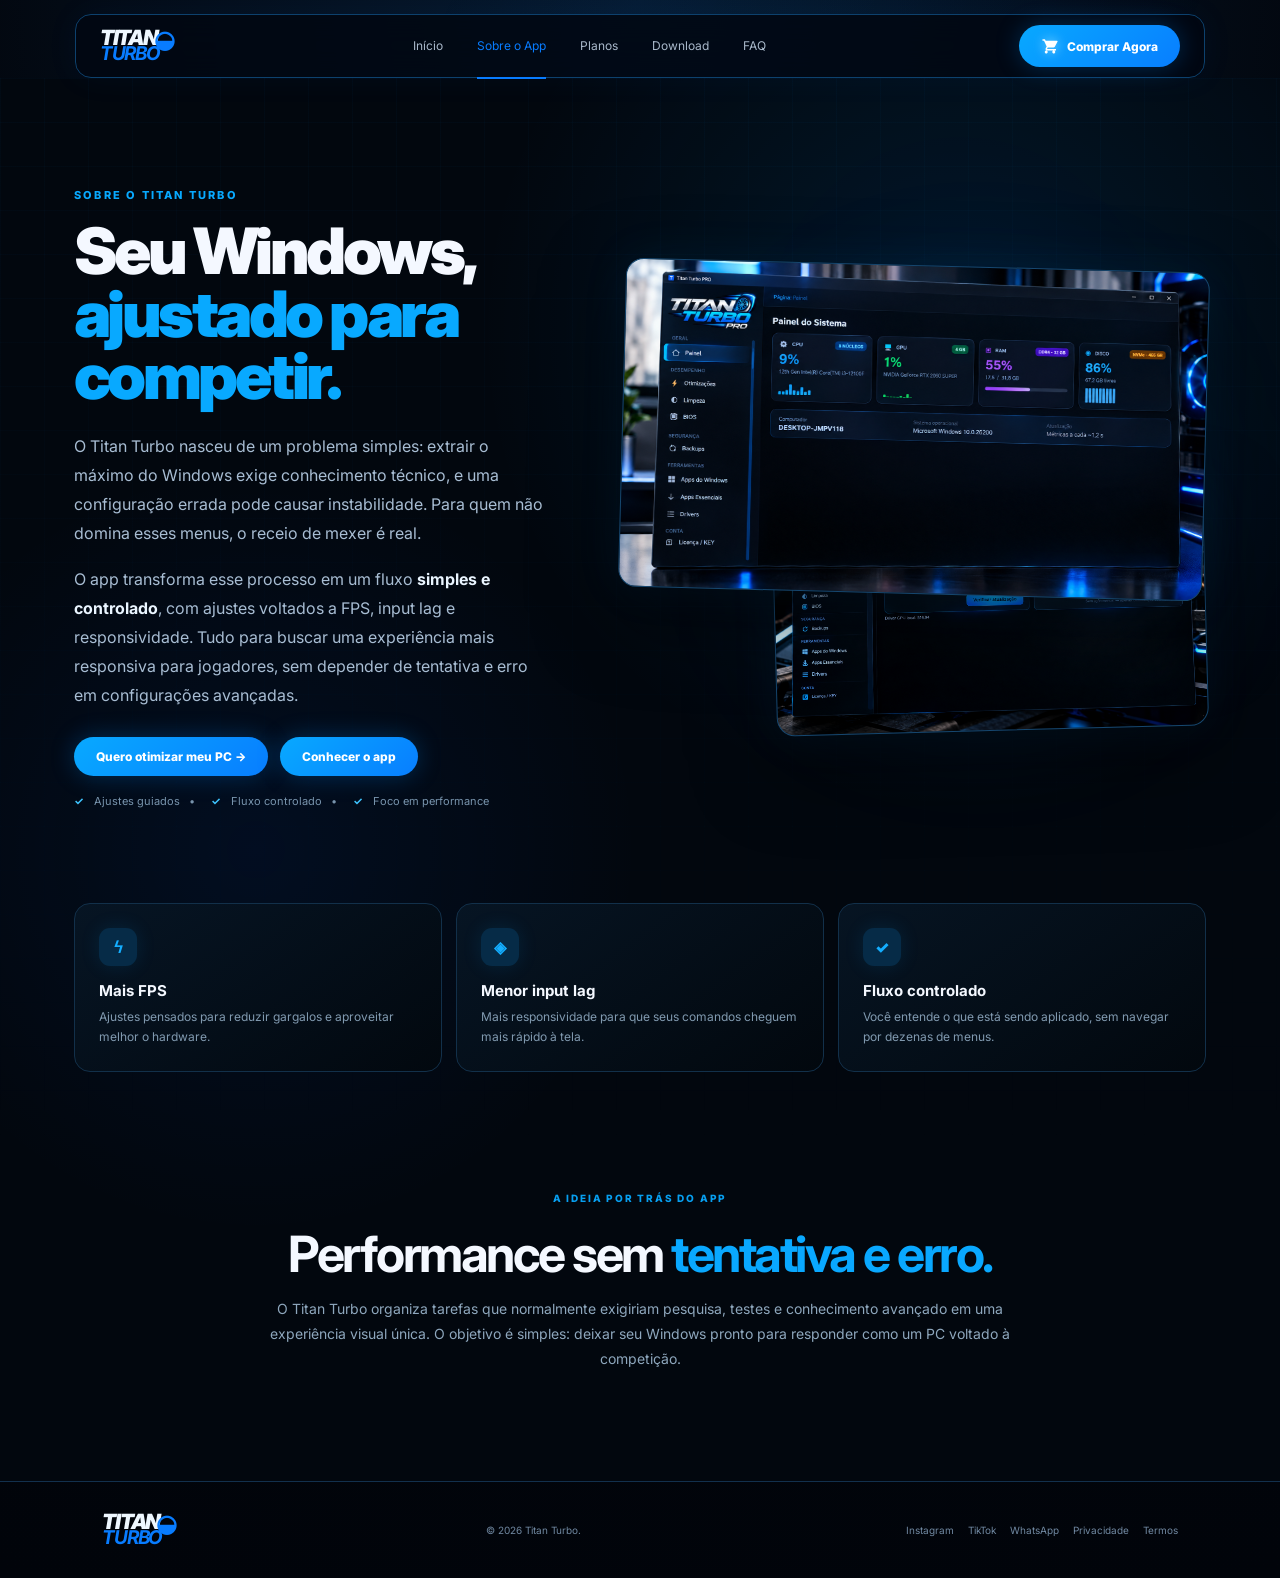
==== commit 8e88b8ef: "Improve app page claims and SEO" ====
--- a/app/index.html
+++ b/app/index.html
@@ -3,6 +3,16 @@
 <head>
 <meta charset="UTF-8"><meta name="viewport" content="width=device-width, initial-scale=1">
 <title>Sobre o App — Titan Turbo</title>
+  <meta name="description" content="Conheça o Titan Turbo: aplicativo para Windows com ajustes guiados de desempenho, limpeza, responsividade e ferramentas para otimização do PC.">
+  <link rel="canonical" href="https://titanturbo.com.br/app/">
+  <meta property="og:type" content="website">
+  <meta property="og:locale" content="pt_BR">
+  <meta property="og:site_name" content="Titan Turbo">
+  <meta property="og:title" content="Sobre o Titan Turbo — Otimização guiada para Windows">
+  <meta property="og:description" content="Conheça o Titan Turbo: aplicativo para Windows com ajustes guiados de desempenho, limpeza, responsividade e ferramentas para otimização do PC.">
+  <meta property="og:url" content="https://titanturbo.com.br/app/">
+  <meta property="og:image" content="https://titanturbo.com.br/app/titan-app-panel.png">
+  <meta name="twitter:card" content="summary_large_image">
 <link rel="preconnect" href="https://fonts.googleapis.com">
 <link href="https://fonts.googleapis.com/css2?family=Inter:wght@400;500;600;700;800;900&display=swap" rel="stylesheet">
 <link rel="stylesheet" href="../style.css?v=4"><link rel="stylesheet" href="../logo.css">
@@ -33,10 +43,10 @@
 </style>
 </head>
 <body>
-<header class="topbar"><a class="brand" href="/"><span>TITAN</span><b>TURBO</b><i>◒</i></a><nav><a href="/">Início</a><a class="active" href="/app/">Sobre o App</a><a href="/planos/">Planos</a><a href="/download/">Download</a><a href="/faq/">FAQ</a></nav><div class="header-actions"><a class="buy buy-cart" href="/planos/"><svg viewBox="0 0 24 24" width="18" height="18"><path fill="currentColor" d="M7 18c-1.1 0-1.99.9-1.99 2S5.9 22 7 22s2-.9 2-2-.9-2-2-2zm10 0c-1.1 0-1.99.9-1.99 2S15.9 22 17 22s2-.9 2-2-.9-2-2-2zM7.2 14h9.45c.75 0 1.41-.41 1.75-1.03l3.58-6.49A1 1 0 0 0 21.1 5H6.21L5.27 3H2v2h2l3.6 7.59-1.35 2.44C5.52 16.37 6.48 18 8 18h12v-2H8l1.1-2z"/></svg> Comprar Agora</a></div></header>
+<header class="topbar"><a class="brand" href="/"><span>TITAN</span><b>TURBO</b><i>◒</i></a><nav><a href="/">Início</a><a class="active" href="/app/">Sobre o App</a><a href="/planos/">Planos</a><a href="/download/">Download</a><a href="/faq/">FAQ</a></nav><details class="mobile-nav"><summary>Menu</summary><div><a href="/">Início</a><a href="/app/">Sobre o App</a><a href="/planos/">Planos</a><a href="/download/">Download</a><a href="/faq/">FAQ</a></div></details><div class="header-actions"><a class="buy buy-cart" href="/planos/"><svg viewBox="0 0 24 24" width="18" height="18"><path fill="currentColor" d="M7 18c-1.1 0-1.99.9-1.99 2S5.9 22 7 22s2-.9 2-2-.9-2-2-2zm10 0c-1.1 0-1.99.9-1.99 2S15.9 22 17 22s2-.9 2-2-.9-2-2-2zM7.2 14h9.45c.75 0 1.41-.41 1.75-1.03l3.58-6.49A1 1 0 0 0 21.1 5H6.21L5.27 3H2v2h2l3.6 7.59-1.35 2.44C5.52 16.37 6.48 18 8 18h12v-2H8l1.1-2z"/></svg> Comprar Agora</a></div></header>
 <main class="app-page">
 <section class="app-hero">
-<div class="app-copy"><div class="eyebrow">SOBRE O TITAN TURBO</div><h1>Seu Windows,<br><em>ajustado para competir.</em></h1><p class="lead">O Titan Turbo nasceu de um problema simples: extrair o máximo do Windows exige conhecimento técnico, e uma configuração errada pode causar instabilidade. Para quem não domina esses menus, o receio de mexer é real.</p><p class="lead">O app transforma esse processo em um fluxo <strong>simples e controlado</strong>, com ajustes voltados a FPS, input lag e responsividade. Tudo para entregar o padrão de resposta que um jogador competitivo exige, sem depender de tentativa e erro em configurações avançadas.</p><div class="app-actions"><a class="buy" href="/planos/">Quero otimizar meu PC →</a><a class="buy" href="/download/">Conhecer o app</a></div><div class="app-note"><b>✓</b> Ajustes guiados &nbsp; • &nbsp; <b>✓</b> Fluxo controlado &nbsp; • &nbsp; <b>✓</b> Foco em performance</div></div>
+<div class="app-copy"><div class="eyebrow">SOBRE O TITAN TURBO</div><h1>Seu Windows,<br><em>ajustado para competir.</em></h1><p class="lead">O Titan Turbo nasceu de um problema simples: extrair o máximo do Windows exige conhecimento técnico, e uma configuração errada pode causar instabilidade. Para quem não domina esses menus, o receio de mexer é real.</p><p class="lead">O app transforma esse processo em um fluxo <strong>simples e controlado</strong>, com ajustes voltados a FPS, input lag e responsividade. Tudo para buscar uma experiência mais responsiva para jogadores, sem depender de tentativa e erro em configurações avançadas.</p><div class="app-actions"><a class="buy" href="/planos/">Quero otimizar meu PC →</a><a class="buy" href="/download/">Conhecer o app</a></div><div class="app-note"><b>✓</b> Ajustes guiados &nbsp; • &nbsp; <b>✓</b> Fluxo controlado &nbsp; • &nbsp; <b>✓</b> Foco em performance</div></div>
 <div class="showcase"><div class="glow"></div>
 <div class="screen main"><div class="windowbar"><i></i> Titan Turbo PRO <span>Painel</span><div class="dots"><span></span><span></span><span></span></div></div><div class="mock"><aside class="side"><div class="mini-logo">TITAN <em>TURBO</em><br><small>PRO</small></div><div class="navgroup">GERAL</div><div class="navitem active">⌂ &nbsp; Painel</div><div class="navgroup">DESEMPENHO</div><div class="navitem">ϟ &nbsp; Otimizações</div><div class="navitem">◐ &nbsp; Limpeza</div><div class="navitem">▣ &nbsp; BIOS</div><div class="navgroup">SEGURANÇA</div><div class="navitem">↻ &nbsp; Backups</div><div class="navgroup">FERRAMENTAS</div><div class="navitem">▦ &nbsp; Apps</div><div class="navitem">☷ &nbsp; Drivers</div></aside><div class="content"><div class="crumb">Página: Painel</div><div class="mock-title">Painel do Sistema</div><div class="statgrid"><div class="stat"><small>CPU</small><b>9%</b><span>8 NÚCLEOS</span></div><div class="stat"><small>GPU</small><b>1%</b><span>4 GB</span></div><div class="stat"><small>RAM</small><b>55%</b><span>DDR4 • 32 GB</span></div><div class="stat"><small>DISCO</small><b>86%</b><span>NVMe • 465 GB</span></div></div><div class="info"><span>Computador<br><b>DESKTOP</b></span><span>Sistema operacional<br><b>Windows</b></span><span>Atualização<br><b>~1,2 s</b></span></div></div></div></div>
 <div class="screen"><div class="windowbar"><i></i> Titan Turbo PRO <span>Drivers</span><div class="dots"><span></span><span></span><span></span></div></div><div class="mock"><aside class="side"><div class="mini-logo">TITAN <em>TURBO</em></div><div class="navgroup">FERRAMENTAS</div><div class="navitem active">☷ &nbsp; Drivers</div></aside><div class="content"><div class="crumb">Página: Drivers</div><div class="mock-title">Drivers</div><div class="drivercards"><div class="driver"><b>GPU — NVIDIA</b><strong>NVIDIA GeForce RTX</strong><p>Versão instalada: 516.94</p><span class="check">Ainda não verificado</span></div><div class="driver"><b>CHIPSET — INTEL</b><strong>13th Gen Intel Core</strong><p>Identificação automática do hardware.</p><span class="check">Nenhum driver disponível</span></div></div></div></div></div>
@@ -44,5 +54,7 @@
 <section class="features"><article class="feature"><div class="ico">ϟ</div><h3>Mais FPS</h3><p>Ajustes pensados para reduzir gargalos e aproveitar melhor o hardware.</p></article><article class="feature"><div class="ico">◈</div><h3>Menor input lag</h3><p>Mais responsividade para que seus comandos cheguem mais rápido à tela.</p></article><article class="feature"><div class="ico">✓</div><h3>Fluxo controlado</h3><p>Você entende o que está sendo aplicado, sem navegar por dezenas de menus.</p></article></section>
 <section class="story"><div class="eyebrow">A IDEIA POR TRÁS DO APP</div><h2>Performance sem <em>tentativa e erro.</em></h2><p>O Titan Turbo organiza tarefas que normalmente exigiriam pesquisa, testes e conhecimento avançado em uma experiência visual única. O objetivo é simples: deixar seu Windows pronto para responder como um PC voltado à competição.</p></section>
 </main>
-<footer><a class="brand" href="/"><span>TITAN</span><b>TURBO</b><i>◒</i></a><span>© 2026 Titan Turbo.</span><div><a href="/privacidade/">Política de Privacidade</a><a href="/termos/">Termos de Uso</a></div></footer>
+<footer><a class="brand" href="/"><span>TITAN</span><b>TURBO</b><i>◒</i></a><span>© 2026 Titan Turbo.</span><div class="social-links"><a href="https://www.instagram.com/titanturbopro/" target="_blank" rel="noopener">Instagram</a><a href="https://www.tiktok.com/@titanturbo.pro" target="_blank" rel="noopener">TikTok</a><a href="https://wa.me/5519992597816" target="_blank" rel="noopener">WhatsApp</a><a href="/privacidade/">Privacidade</a><a href="/termos/">Termos</a></div></footer>
+<script src="/tracking-config.js"></script>
+<script src="/analytics.js"></script>
 </body></html>
--- a/style.css
+++ b/style.css
@@ -1 +1,10 @@
-:root{--bg:#02060d;--panel:#07111d;--line:#12304d;--blue:#08a9ff;--blue2:#006dff;--text:#f4f8ff;--muted:#9aaec5}*{box-sizing:border-box}html{scroll-behavior:smooth}body{margin:0;background:radial-gradient(circle at 50% 0,#071b31 0,#02060d 42%,#01040a 100%);color:var(--text);font-family:Inter,Arial,sans-serif;overflow-x:hidden}body:before{content:"";position:fixed;inset:0;pointer-events:none;background:linear-gradient(115deg,transparent 25%,#078bff08 50%,transparent 72%);z-index:-1}a{color:inherit;text-decoration:none}.topbar{position:relative;z-index:10;width:min(1130px,calc(100% - 48px));height:64px;margin:14px auto 0;padding:0 24px;border:1px solid #0d416d;border-radius:16px;background:#020812d9;backdrop-filter:blur(18px);display:flex;align-items:center;justify-content:space-between;box-shadow:0 0 35px #006dff0d}.brand{display:inline-flex;position:relative;flex-direction:column;font-style:italic;font-weight:900;line-height:.78;letter-spacing:-.06em;font-size:21px}.brand span{color:#eef7ff}.brand b{color:var(--blue);font-size:19px}.brand i{position:absolute;right:-14px;top:1px;color:var(--blue);font-size:24px;font-style:normal}.topbar nav{display:flex;gap:34px;color:#a9b9cb;font-size:12px}.topbar nav a{padding:24px 0}.topbar nav .active{color:var(--blue);border-bottom:2px solid var(--blue)}.header-actions{display:flex;align-items:center;gap:10px}.round{width:36px;height:36px;border-radius:50%;border:1px solid #12304d;background:#030b14;color:#c9e6ff;font-size:18px}.buy{display:inline-flex;align-items:center;justify-content:center;background:linear-gradient(135deg,#08a9ff,#087eff);border:0;color:#fff;border-radius:22px;padding:12px 22px;font-size:12px;font-weight:800;box-shadow:0 0 24px #078bff44;cursor:pointer}.buy:hover{filter:brightness(1.15)}.hero{position:relative;min-height:825px;padding:40px 24px 25px;display:flex;flex-direction:column;align-items:center}.hero-content{text-align:center;position:relative;z-index:2;max-width:900px}.pill{display:inline-block;border:1px solid #087dce;border-radius:30px;padding:10px 20px;color:#d5efff;font-size:10px;letter-spacing:.04em;box-shadow:0 0 24px #007dff1c}.hero h1{font-size:clamp(42px,5vw,66px);line-height:.98;letter-spacing:-.065em;margin:24px 0 20px;font-weight:900;text-shadow:0 0 25px #fff2}.hero h1 em,h2 em{font-style:normal;color:var(--blue)}.hero-content p{max-width:660px;margin:auto;color:#a8bdd3;line-height:1.65;font-size:15px}.hero-bg{position:absolute;pointer-events:none;opacity:.9}.left-hardware{left:-70px;top:115px;width:390px;height:520px;background:linear-gradient(90deg,#02060d,#061a30 55%,transparent);filter:drop-shadow(0 0 30px #006dff55);clip-path:polygon(0 18%,60% 0,100% 20%,84% 100%,0 86%)}.left-hardware:after{content:"";position:absolute;inset:35px 85px 70px 70px;border:2px solid #0a8dff55;background:repeating-linear-gradient(0deg,#0a8dff14 0 3px,transparent 3px 55px);box-shadow:inset 0 0 45px #006dff33}.right-turbo{right:-150px;top:105px;width:570px;height:570px;border-radius:50%;background:repeating-radial-gradient(circle,#087dff18 0 2px,transparent 3px 18px),radial-gradient(circle,#006dff55 0 5%,#06294a 20%,transparent 63%);filter:blur(1px);box-shadow:0 0 100px #006dff33}.right-turbo:after{content:"";position:absolute;inset:115px;border:1px solid #0ba5ff77;border-radius:50%;box-shadow:0 0 45px #078bff88,inset 0 0 35px #078bff55}.compare{position:relative;z-index:3;width:min(870px,100%);margin-top:28px;display:grid;grid-template-columns:1fr 1fr;border:1px solid #17466c;border-radius:15px;overflow:hidden;background:#020811e8;box-shadow:0 25px 80px #000b}.compare-col{min-width:0}.compare-col.titan{background:linear-gradient(145deg,#061524,#03101e)}.compare-head{height:80px;display:flex;align-items:center;gap:16px;padding:0 30px;border-bottom:1px solid #12304d}.compare-head strong{width:34px;height:34px;border-radius:50%;display:grid;place-items:center;font-size:22px;color:#ff164e;border:2px solid #ff164e}.titan .compare-head strong{color:var(--blue);border-color:var(--blue)}.compare-head b{display:block;font-size:13px;letter-spacing:.02em}.titan .compare-head b{color:var(--blue)}.compare-head small{display:block;color:#8ca1b7;font-size:10px;margin-top:6px}.row{min-height:66px;display:flex;align-items:center;gap:16px;padding:11px 28px;border-bottom:1px solid #102941}.row>span{flex:0 0 25px;width:25px;height:25px;border-radius:50%;display:grid;place-items:center;color:#ff164e;border:1px solid #ff164e;background:#3b0c1d;font-weight:900}.titan .row>span{color:#16c4ff;border-color:#087dce;background:#062c4c}.row p{font-size:11px;font-weight:600;margin:0;line-height:1.45}.row p small{display:block;color:#8ca1b7;font-weight:400;margin-top:2px;font-size:9px}.time{margin:16px 18px 18px;border:1px solid #1a3650;border-radius:12px;padding:12px 18px;color:#eef5ff;font-size:24px}.time b{font-size:17px;display:inline-block;margin-left:8px}.time small{display:block;margin-left:38px;color:#8ca1b7;font-size:9px}.time.turbo{border-color:#078dff;background:#06233a}.time.turbo b{color:var(--blue)}.benefits{width:min(1030px,calc(100% - 48px));margin:-8px auto 0;border-top:1px solid #0f2d48;display:grid;grid-template-columns:repeat(4,1fr);padding:28px 0;position:relative;z-index:3}.benefits div{padding:0 28px;border-right:1px solid #12304d;display:grid;grid-template-columns:28px 1fr;column-gap:10px}.benefits div:last-child{border:0}.benefits strong{grid-row:span 2;color:var(--blue);font-size:27px}.benefits b{font-size:11px}.benefits small{font-size:9px;color:#8199b1}.below,.faq,.download-section{padding:120px max(24px,12vw)}.eyebrow{color:var(--blue);font-size:10px;font-weight:800;letter-spacing:.2em;margin-bottom:20px}.below h2,.faq h2,.download-section h2{font-size:clamp(38px,5vw,60px);line-height:1;letter-spacing:-.06em;margin:0}.price-card{max-width:420px;margin:50px auto 0;padding:35px;background:linear-gradient(145deg,#071a2b,#030a12);border:1px solid #1a527e;border-radius:14px}.price-card>span{font-size:9px;letter-spacing:.16em;color:#4caeff}.price-card>strong{display:block;font-size:60px;letter-spacing:-.08em;margin:18px 0}.price-card>strong small{font-size:24px}.price-card p,.download-section>p{color:var(--muted);font-size:13px;line-height:1.6}.wide{width:100%}.download-section{text-align:center;max-width:900px;margin:auto}.download-section>p{max-width:620px;margin:24px auto}.download-trust{display:flex;justify-content:center;gap:18px;flex-wrap:wrap;color:#8fa8bf;font-size:11px;margin-top:24px}.download-trust span{color:var(--blue)}.faq{max-width:1100px;margin:auto}.faq h2{margin-bottom:18px}.faq-intro{color:var(--muted);font-size:13px;line-height:1.7;max-width:650px;margin:0 0 42px}.faq-grid{display:grid;grid-template-columns:repeat(2,minmax(0,1fr));gap:14px}.faq-grid details{border:1px solid #14263a;border-radius:14px;background:linear-gradient(145deg,#080d14,#050a10);padding:0;overflow:hidden;transition:border-color .25s,box-shadow .25s,transform .25s}.faq-grid details:hover{border-color:#24557c;transform:translateY(-2px)}.faq-grid details[open]{border-color:#087dce;box-shadow:0 0 30px #006dff12}.faq-grid summary{cursor:pointer;list-style:none;display:flex;align-items:center;justify-content:space-between;gap:18px;min-height:104px;padding:22px}.faq-grid summary::-webkit-details-marker{display:none}.faq-grid summary span{display:block;font-size:14px;font-weight:800;line-height:1.45}.faq-grid summary small{display:block;color:#79a7c9;font-size:9px;letter-spacing:.16em;margin-bottom:8px}.faq-grid summary i{font-style:normal;flex:0 0 34px;width:34px;height:34px;border:1px solid #1b344d;border-radius:50%;display:grid;place-items:center;color:#9db7ce;font-size:20px;transition:transform .25s,color .25s,border-color .25s}.faq-grid details[open] summary i{transform:rotate(180deg);color:var(--blue);border-color:#087dce}.answer{padding:0 22px 24px}.answer p{border-top:1px solid #122d46;margin:0;padding-top:18px;color:#a8bbce;font-size:12px;line-height:1.8}.faq-contact{margin-top:34px;border:1px solid #163b5b;border-radius:15px;background:linear-gradient(100deg,#071a2a,#08121d);display:flex;align-items:center;gap:18px;padding:22px}.faq-contact>strong{width:42px;height:42px;display:grid;place-items:center;border-radius:10px;color:var(--blue);background:#062b47;font-size:23px}.faq-contact div{flex:1}.faq-contact b{font-size:13px}.faq-contact p{margin:7px 0 0;color:#91a8bd;font-size:11px}.faq-contact .buy{white-space:nowrap}.download-modal{display:none;position:fixed;inset:0;z-index:100;align-items:center;justify-content:center;padding:24px}.download-modal.is-open{display:flex}.download-backdrop{position:absolute;inset:0;background:#000b;backdrop-filter:blur(10px)}.download-dialog{position:relative;width:min(560px,100%);padding:38px;border:1px solid #0c6fb1;border-radius:22px;background:linear-gradient(145deg,#071a2b,#02070e);box-shadow:0 30px 100px #000;z-index:1}.modal-close{position:absolute;right:18px;top:14px;border:1px solid #1b4566;background:#07111d;color:#bcd5ea;border-radius:50%;width:34px;height:34px;font-size:24px;cursor:pointer}.modal-icon{width:54px;height:54px;display:grid;place-items:center;border-radius:15px;background:#062d4b;color:var(--blue);font-size:28px;margin-bottom:22px}.download-dialog h2{font-size:clamp(30px,5vw,48px);line-height:1;margin:0 0 16px;letter-spacing:-.06em}.download-dialog>p{color:#a7bdd1;font-size:13px;line-height:1.7}.download-file{display:flex;align-items:center;justify-content:space-between;gap:16px;margin-top:26px;padding:16px;border:1px solid #174b70;border-radius:14px;background:#030b14}.download-file b{display:block;font-size:12px}.download-file small{display:block;color:#7f9ab2;font-size:10px;margin-top:6px}.download-file .buy{white-space:nowrap}.modal-note{margin-top:18px;color:#78a8c7;font-size:10px}footer{border-top:1px solid #12304d;padding:32px max(24px,8vw);display:flex;align-items:center;justify-content:space-between;color:#7189a2;font-size:10px}footer div{display:flex;gap:22px}.plans-intro{max-width:620px;margin:22px auto 46px;color:var(--muted);font-size:14px;line-height:1.7;text-align:center}.plans-layout{display:grid;grid-template-columns:repeat(2,minmax(0,1fr));gap:18px;max-width:820px;margin:0 auto;align-items:stretch}.plan-card{position:relative;padding:30px;border:1px solid #123b62;border-radius:22px;background:linear-gradient(145deg,#071525,#020812);box-shadow:0 20px 70px #006dff0b}.plan-card.featured{border:2px solid var(--blue);box-shadow:0 0 38px #008cff25}.plan-tag{position:absolute;right:18px;top:16px;padding:7px 12px;border:1px solid #087dce;border-radius:20px;color:var(--blue);font-size:9px;font-weight:900;letter-spacing:.08em}.featured .plan-tag{background:var(--blue);color:#00101d}.plan-icon{width:44px;height:44px;display:grid;place-items:center;border-radius:13px;border:1px solid #0b5a91;background:#06233d;color:var(--blue);font-size:27px;font-weight:900;margin-bottom:24px}.plan-card h3{font-size:17px;margin:0 0 15px}.plan-card del{display:block;color:#7188a0;font-size:11px}.plan-card>strong{display:block;font-size:39px;letter-spacing:-.06em;margin:5px 0 10px}.plan-card>strong small{font-size:20px}.plan-card p{color:#9eb4c9;font-size:11px;line-height:1.7;margin:0 0 18px}.plan-card ul{list-style:none;padding:0;margin:0 0 26px;display:grid;gap:11px}.plan-card li{color:#b6c8d9;font-size:11px;line-height:1.45}.plan-card li:before{content:'✓';color:var(--blue);font-weight:900;margin-right:10px}.plan-button{display:flex;align-items:center;justify-content:center;min-height:48px;border:1px solid var(--blue);border-radius:14px;color:#fff;font-size:11px;font-weight:900;background:linear-gradient(135deg,#073b68,#006dff);box-shadow:0 0 25px #006dff22}.plan-card:not(.featured) .plan-button{background:#07111d}@media(max-width:850px){.topbar{width:calc(100% - 24px);padding:0 14px}.topbar nav{display:none}.header-actions .round{display:none}.hero{padding-top:55px}.hero-bg{opacity:.35}.compare{grid-template-columns:1fr}.manual{display:none}.benefits{grid-template-columns:1fr 1fr;gap:24px}.benefits div:nth-child(2){border-right:0}.benefits div{padding:0 12px}.below,.faq,.download-section{padding:85px 7vw}.faq-grid{grid-template-columns:1fr}.faq-contact{align-items:flex-start;flex-wrap:wrap}.faq-contact .buy{margin-left:60px}.download-file{align-items:flex-start;flex-direction:column}.download-file .buy{width:100%}.plans-layout{grid-template-columns:1fr;max-width:520px}.plans-intro{text-align:left;margin-bottom:30px}}@media(max-width:480px){.buy{padding:10px 13px;font-size:10px}.hero h1{font-size:42px}.hero-content p{font-size:13px}.compare-head{padding:0 18px}.row{padding:11px 18px}.benefits{width:calc(100% - 28px)}.faq-grid summary{padding:18px}.answer{padding:0 18px 20px}.download-dialog{padding:30px 22px}.plan-card{padding:24px}.plan-card>strong{font-size:34px}}+:root{--bg:#02060d;--panel:#07111d;--line:#12304d;--blue:#08a9ff;--blue2:#006dff;--text:#f4f8ff;--muted:#9aaec5}*{box-sizing:border-box}html{scroll-behavior:smooth}body{margin:0;background:radial-gradient(circle at 50% 0,#071b31 0,#02060d 42%,#01040a 100%);color:var(--text);font-family:Inter,Arial,sans-serif;overflow-x:hidden}body:before{content:"";position:fixed;inset:0;pointer-events:none;background:linear-gradient(115deg,transparent 25%,#078bff08 50%,transparent 72%);z-index:-1}a{color:inherit;text-decoration:none}.topbar{position:relative;z-index:10;width:min(1130px,calc(100% - 48px));height:64px;margin:14px auto 0;padding:0 24px;border:1px solid #0d416d;border-radius:16px;background:#020812d9;backdrop-filter:blur(18px);display:flex;align-items:center;justify-content:space-between;box-shadow:0 0 35px #006dff0d}.brand{display:inline-flex;position:relative;flex-direction:column;font-style:italic;font-weight:900;line-height:.78;letter-spacing:-.06em;font-size:21px}.brand span{color:#eef7ff}.brand b{color:var(--blue);font-size:19px}.brand i{position:absolute;right:-14px;top:1px;color:var(--blue);font-size:24px;font-style:normal}.topbar nav{display:flex;gap:34px;color:#a9b9cb;font-size:12px}.topbar nav a{padding:24px 0}.topbar nav .active{color:var(--blue);border-bottom:2px solid var(--blue)}.header-actions{display:flex;align-items:center;gap:10px}.round{width:36px;height:36px;border-radius:50%;border:1px solid #12304d;background:#030b14;color:#c9e6ff;font-size:18px}.buy{display:inline-flex;align-items:center;justify-content:center;background:linear-gradient(135deg,#08a9ff,#087eff);border:0;color:#fff;border-radius:22px;padding:12px 22px;font-size:12px;font-weight:800;box-shadow:0 0 24px #078bff44;cursor:pointer}.buy:hover{filter:brightness(1.15)}.hero{position:relative;min-height:825px;padding:40px 24px 25px;display:flex;flex-direction:column;align-items:center}.hero-content{text-align:center;position:relative;z-index:2;max-width:900px}.pill{display:inline-block;border:1px solid #087dce;border-radius:30px;padding:10px 20px;color:#d5efff;font-size:10px;letter-spacing:.04em;box-shadow:0 0 24px #007dff1c}.hero h1{font-size:clamp(42px,5vw,66px);line-height:.98;letter-spacing:-.065em;margin:24px 0 20px;font-weight:900;text-shadow:0 0 25px #fff2}.hero h1 em,h2 em{font-style:normal;color:var(--blue)}.hero-content p{max-width:660px;margin:auto;color:#a8bdd3;line-height:1.65;font-size:15px}.hero-bg{position:absolute;pointer-events:none;opacity:.9}.left-hardware{left:-70px;top:115px;width:390px;height:520px;background:linear-gradient(90deg,#02060d,#061a30 55%,transparent);filter:drop-shadow(0 0 30px #006dff55);clip-path:polygon(0 18%,60% 0,100% 20%,84% 100%,0 86%)}.left-hardware:after{content:"";position:absolute;inset:35px 85px 70px 70px;border:2px solid #0a8dff55;background:repeating-linear-gradient(0deg,#0a8dff14 0 3px,transparent 3px 55px);box-shadow:inset 0 0 45px #006dff33}.right-turbo{right:-150px;top:105px;width:570px;height:570px;border-radius:50%;background:repeating-radial-gradient(circle,#087dff18 0 2px,transparent 3px 18px),radial-gradient(circle,#006dff55 0 5%,#06294a 20%,transparent 63%);filter:blur(1px);box-shadow:0 0 100px #006dff33}.right-turbo:after{content:"";position:absolute;inset:115px;border:1px solid #0ba5ff77;border-radius:50%;box-shadow:0 0 45px #078bff88,inset 0 0 35px #078bff55}.compare{position:relative;z-index:3;width:min(870px,100%);margin-top:28px;display:grid;grid-template-columns:1fr 1fr;border:1px solid #17466c;border-radius:15px;overflow:hidden;background:#020811e8;box-shadow:0 25px 80px #000b}.compare-col{min-width:0}.compare-col.titan{background:linear-gradient(145deg,#061524,#03101e)}.compare-head{height:80px;display:flex;align-items:center;gap:16px;padding:0 30px;border-bottom:1px solid #12304d}.compare-head strong{width:34px;height:34px;border-radius:50%;display:grid;place-items:center;font-size:22px;color:#ff164e;border:2px solid #ff164e}.titan .compare-head strong{color:var(--blue);border-color:var(--blue)}.compare-head b{display:block;font-size:13px;letter-spacing:.02em}.titan .compare-head b{color:var(--blue)}.compare-head small{display:block;color:#8ca1b7;font-size:10px;margin-top:6px}.row{min-height:66px;display:flex;align-items:center;gap:16px;padding:11px 28px;border-bottom:1px solid #102941}.row>span{flex:0 0 25px;width:25px;height:25px;border-radius:50%;display:grid;place-items:center;color:#ff164e;border:1px solid #ff164e;background:#3b0c1d;font-weight:900}.titan .row>span{color:#16c4ff;border-color:#087dce;background:#062c4c}.row p{font-size:11px;font-weight:600;margin:0;line-height:1.45}.row p small{display:block;color:#8ca1b7;font-weight:400;margin-top:2px;font-size:9px}.time{margin:16px 18px 18px;border:1px solid #1a3650;border-radius:12px;padding:12px 18px;color:#eef5ff;font-size:24px}.time b{font-size:17px;display:inline-block;margin-left:8px}.time small{display:block;margin-left:38px;color:#8ca1b7;font-size:9px}.time.turbo{border-color:#078dff;background:#06233a}.time.turbo b{color:var(--blue)}.benefits{width:min(1030px,calc(100% - 48px));margin:-8px auto 0;border-top:1px solid #0f2d48;display:grid;grid-template-columns:repeat(4,1fr);padding:28px 0;position:relative;z-index:3}.benefits div{padding:0 28px;border-right:1px solid #12304d;display:grid;grid-template-columns:28px 1fr;column-gap:10px}.benefits div:last-child{border:0}.benefits strong{grid-row:span 2;color:var(--blue);font-size:27px}.benefits b{font-size:11px}.benefits small{font-size:9px;color:#8199b1}.below,.faq,.download-section{padding:120px max(24px,12vw)}.eyebrow{color:var(--blue);font-size:10px;font-weight:800;letter-spacing:.2em;margin-bottom:20px}.below h2,.faq h2,.download-section h2{font-size:clamp(38px,5vw,60px);line-height:1;letter-spacing:-.06em;margin:0}.price-card{max-width:420px;margin:50px auto 0;padding:35px;background:linear-gradient(145deg,#071a2b,#030a12);border:1px solid #1a527e;border-radius:14px}.price-card>span{font-size:9px;letter-spacing:.16em;color:#4caeff}.price-card>strong{display:block;font-size:60px;letter-spacing:-.08em;margin:18px 0}.price-card>strong small{font-size:24px}.price-card p,.download-section>p{color:var(--muted);font-size:13px;line-height:1.6}.wide{width:100%}.download-section{text-align:center;max-width:900px;margin:auto}.download-section>p{max-width:620px;margin:24px auto}.download-trust{display:flex;justify-content:center;gap:18px;flex-wrap:wrap;color:#8fa8bf;font-size:11px;margin-top:24px}.download-trust span{color:var(--blue)}.faq{max-width:1100px;margin:auto}.faq h2{margin-bottom:18px}.faq-intro{color:var(--muted);font-size:13px;line-height:1.7;max-width:650px;margin:0 0 42px}.faq-grid{display:grid;grid-template-columns:repeat(2,minmax(0,1fr));gap:14px}.faq-grid details{border:1px solid #14263a;border-radius:14px;background:linear-gradient(145deg,#080d14,#050a10);padding:0;overflow:hidden;transition:border-color .25s,box-shadow .25s,transform .25s}.faq-grid details:hover{border-color:#24557c;transform:translateY(-2px)}.faq-grid details[open]{border-color:#087dce;box-shadow:0 0 30px #006dff12}.faq-grid summary{cursor:pointer;list-style:none;display:flex;align-items:center;justify-content:space-between;gap:18px;min-height:104px;padding:22px}.faq-grid summary::-webkit-details-marker{display:none}.faq-grid summary span{display:block;font-size:14px;font-weight:800;line-height:1.45}.faq-grid summary small{display:block;color:#79a7c9;font-size:9px;letter-spacing:.16em;margin-bottom:8px}.faq-grid summary i{font-style:normal;flex:0 0 34px;width:34px;height:34px;border:1px solid #1b344d;border-radius:50%;display:grid;place-items:center;color:#9db7ce;font-size:20px;transition:transform .25s,color .25s,border-color .25s}.faq-grid details[open] summary i{transform:rotate(180deg);color:var(--blue);border-color:#087dce}.answer{padding:0 22px 24px}.answer p{border-top:1px solid #122d46;margin:0;padding-top:18px;color:#a8bbce;font-size:12px;line-height:1.8}.faq-contact{margin-top:34px;border:1px solid #163b5b;border-radius:15px;background:linear-gradient(100deg,#071a2a,#08121d);display:flex;align-items:center;gap:18px;padding:22px}.faq-contact>strong{width:42px;height:42px;display:grid;place-items:center;border-radius:10px;color:var(--blue);background:#062b47;font-size:23px}.faq-contact div{flex:1}.faq-contact b{font-size:13px}.faq-contact p{margin:7px 0 0;color:#91a8bd;font-size:11px}.faq-contact .buy{white-space:nowrap}.download-modal{display:none;position:fixed;inset:0;z-index:100;align-items:center;justify-content:center;padding:24px}.download-modal.is-open{display:flex}.download-backdrop{position:absolute;inset:0;background:#000b;backdrop-filter:blur(10px)}.download-dialog{position:relative;width:min(560px,100%);padding:38px;border:1px solid #0c6fb1;border-radius:22px;background:linear-gradient(145deg,#071a2b,#02070e);box-shadow:0 30px 100px #000;z-index:1}.modal-close{position:absolute;right:18px;top:14px;border:1px solid #1b4566;background:#07111d;color:#bcd5ea;border-radius:50%;width:34px;height:34px;font-size:24px;cursor:pointer}.modal-icon{width:54px;height:54px;display:grid;place-items:center;border-radius:15px;background:#062d4b;color:var(--blue);font-size:28px;margin-bottom:22px}.download-dialog h2{font-size:clamp(30px,5vw,48px);line-height:1;margin:0 0 16px;letter-spacing:-.06em}.download-dialog>p{color:#a7bdd1;font-size:13px;line-height:1.7}.download-file{display:flex;align-items:center;justify-content:space-between;gap:16px;margin-top:26px;padding:16px;border:1px solid #174b70;border-radius:14px;background:#030b14}.download-file b{display:block;font-size:12px}.download-file small{display:block;color:#7f9ab2;font-size:10px;margin-top:6px}.download-file .buy{white-space:nowrap}.modal-note{margin-top:18px;color:#78a8c7;font-size:10px}footer{border-top:1px solid #12304d;padding:32px max(24px,8vw);display:flex;align-items:center;justify-content:space-between;color:#7189a2;font-size:10px}footer div{display:flex;gap:22px}.plans-intro{max-width:620px;margin:22px auto 46px;color:var(--muted);font-size:14px;line-height:1.7;text-align:center}.plans-layout{display:grid;grid-template-columns:repeat(2,minmax(0,1fr));gap:18px;max-width:820px;margin:0 auto;align-items:stretch}.plan-card{position:relative;padding:30px;border:1px solid #123b62;border-radius:22px;background:linear-gradient(145deg,#071525,#020812);box-shadow:0 20px 70px #006dff0b}.plan-card.featured{border:2px solid var(--blue);box-shadow:0 0 38px #008cff25}.plan-tag{position:absolute;right:18px;top:16px;padding:7px 12px;border:1px solid #087dce;border-radius:20px;color:var(--blue);font-size:9px;font-weight:900;letter-spacing:.08em}.featured .plan-tag{background:var(--blue);color:#00101d}.plan-icon{width:44px;height:44px;display:grid;place-items:center;border-radius:13px;border:1px solid #0b5a91;background:#06233d;color:var(--blue);font-size:27px;font-weight:900;margin-bottom:24px}.plan-card h3{font-size:17px;margin:0 0 15px}.plan-card del{display:block;color:#7188a0;font-size:11px}.plan-card>strong{display:block;font-size:39px;letter-spacing:-.06em;margin:5px 0 10px}.plan-card>strong small{font-size:20px}.plan-card p{color:#9eb4c9;font-size:11px;line-height:1.7;margin:0 0 18px}.plan-card ul{list-style:none;padding:0;margin:0 0 26px;display:grid;gap:11px}.plan-card li{color:#b6c8d9;font-size:11px;line-height:1.45}.plan-card li:before{content:'✓';color:var(--blue);font-weight:900;margin-right:10px}.plan-button{display:flex;align-items:center;justify-content:center;min-height:48px;border:1px solid var(--blue);border-radius:14px;color:#fff;font-size:11px;font-weight:900;background:linear-gradient(135deg,#073b68,#006dff);box-shadow:0 0 25px #006dff22}.plan-card:not(.featured) .plan-button{background:#07111d}@media(max-width:850px){.topbar{width:calc(100% - 24px);padding:0 14px}.topbar nav{display:none}.header-actions .round{display:none}.hero{padding-top:55px}.hero-bg{opacity:.35}.compare{grid-template-columns:1fr}.manual{display:none}.benefits{grid-template-columns:1fr 1fr;gap:24px}.benefits div:nth-child(2){border-right:0}.benefits div{padding:0 12px}.below,.faq,.download-section{padding:85px 7vw}.faq-grid{grid-template-columns:1fr}.faq-contact{align-items:flex-start;flex-wrap:wrap}.faq-contact .buy{margin-left:60px}.download-file{align-items:flex-start;flex-direction:column}.download-file .buy{width:100%}.plans-layout{grid-template-columns:1fr;max-width:520px}.plans-intro{text-align:left;margin-bottom:30px}}@media(max-width:480px){.buy{padding:10px 13px;font-size:10px}.hero h1{font-size:42px}.hero-content p{font-size:13px}.compare-head{padding:0 18px}.row{padding:11px 18px}.benefits{width:calc(100% - 28px)}.faq-grid summary{padding:18px}.answer{padding:0 18px 20px}.download-dialog{padding:30px 22px}.plan-card{padding:24px}.plan-card>strong{font-size:34px}}
+/* Growth/SEO pass: pequenas melhorias sem reformar a identidade visual */
+.hero-actions{display:flex;justify-content:center;gap:10px;flex-wrap:wrap;margin-top:22px}
+.hero-actions .buy.secondary{background:#07111d;border:1px solid #1a527e;box-shadow:none}
+.trust-strip{width:min(1030px,calc(100% - 48px));margin:16px auto 42px;padding:18px 22px;border:1px solid #12304d;border-radius:16px;background:#050d17;display:grid;grid-template-columns:repeat(4,1fr);gap:12px;text-align:center}
+.trust-strip b{display:block;font-size:11px;color:#dcecff}.trust-strip small{display:block;margin-top:5px;color:#8199b1;font-size:9px;line-height:1.45}
+.social-links{display:flex;gap:14px;flex-wrap:wrap}.social-links a:hover{color:#55d9ff}
+.mobile-nav{display:none;position:relative}.mobile-nav summary{list-style:none;cursor:pointer;border:1px solid #12304d;border-radius:999px;padding:9px 12px;color:#c9e6ff;font-size:10px;font-weight:800}.mobile-nav summary::-webkit-details-marker{display:none}.mobile-nav div{position:absolute;right:0;top:44px;min-width:190px;padding:10px;border:1px solid #17466c;border-radius:14px;background:#030b14;box-shadow:0 20px 60px #000c;display:grid;z-index:30}.mobile-nav div a{padding:10px 12px;border-radius:9px;color:#b8cbe0;font-size:11px}.mobile-nav div a:hover{background:#071a2b;color:#55d9ff}
+@media(max-width:850px){.mobile-nav{display:block}.trust-strip{grid-template-columns:1fr 1fr}.hero-actions{margin-top:18px}footer{gap:18px;flex-wrap:wrap}.social-links{width:100%;justify-content:center}}
+@media(max-width:520px){.trust-strip{grid-template-columns:1fr}.hero-actions .buy{width:100%;max-width:260px}}
--- a/logo.css
+++ b/logo.css
@@ -1 +1,2 @@
-@import url('cart-spacing.css');+@import url('cart-spacing.css');
+@import url('app-images-fix.css?v=2');
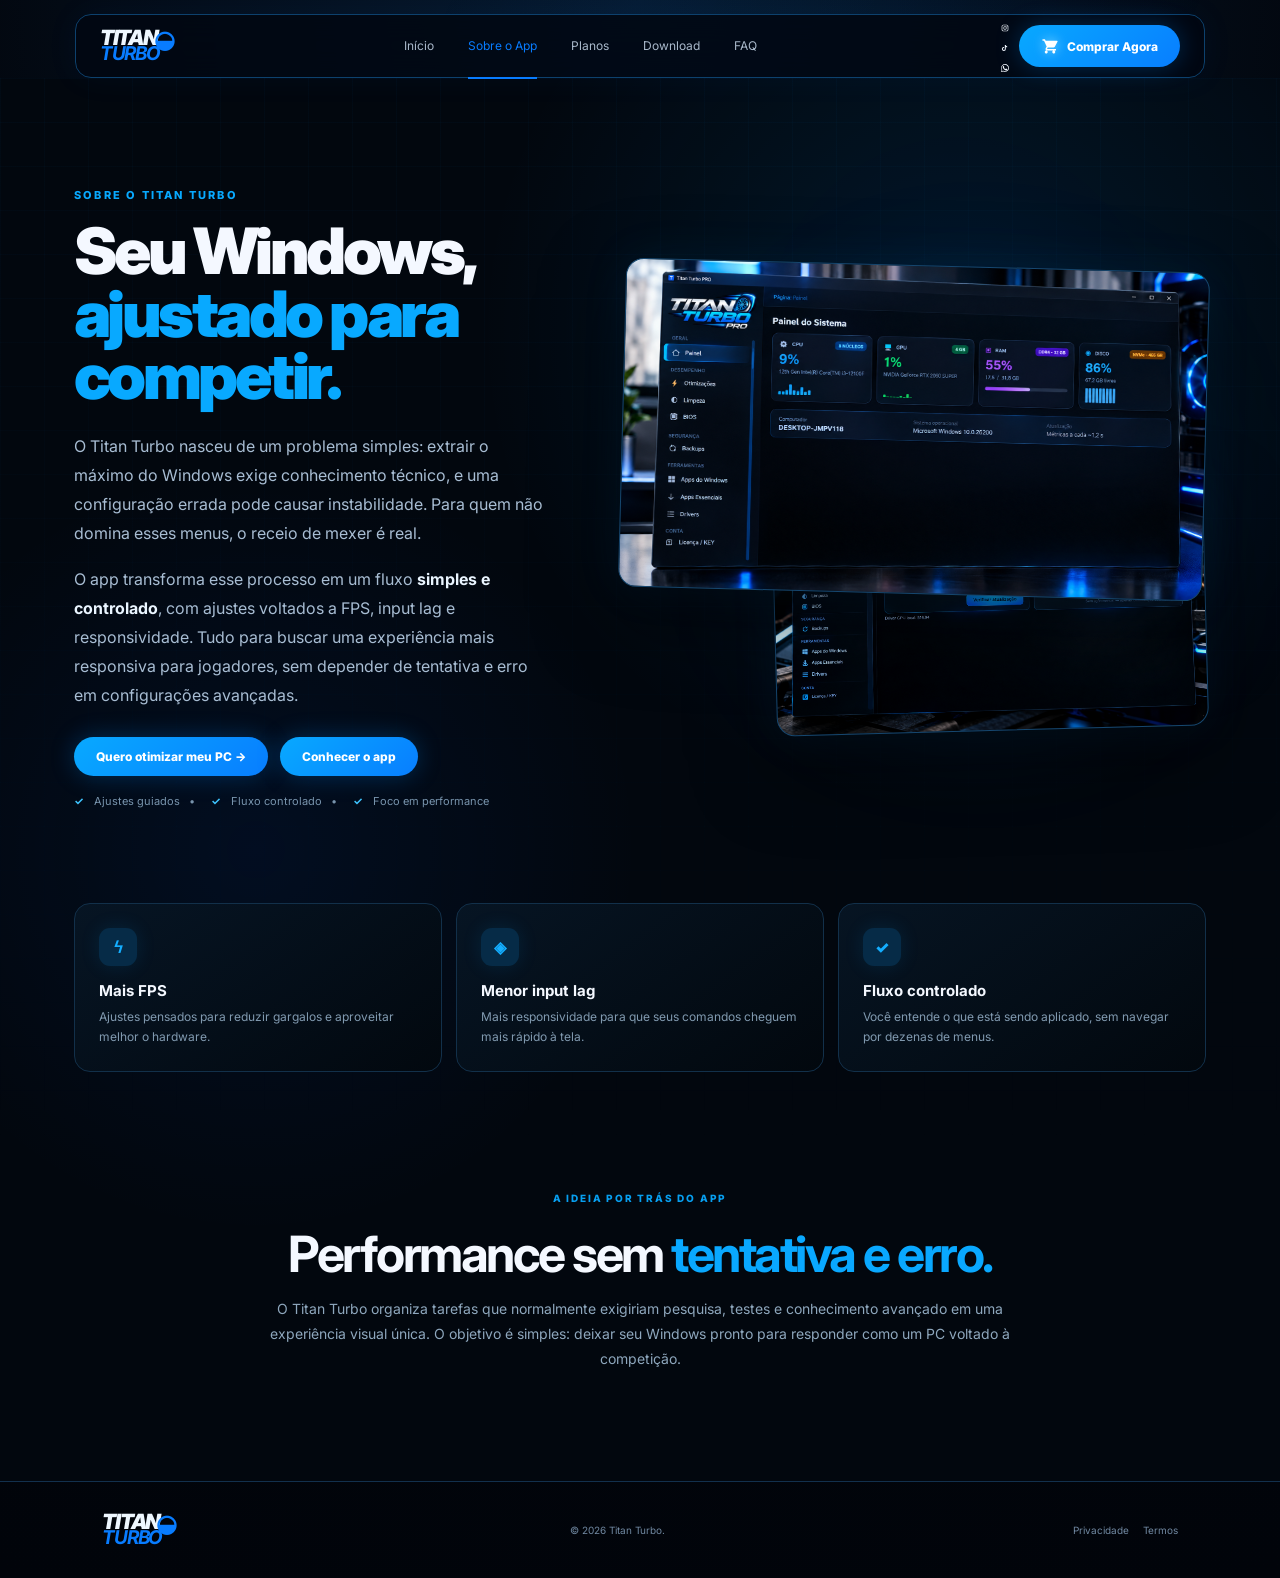
==== commit d9fdeea0: "Move social links beside purchase CTA" ====
--- a/app/index.html
+++ b/app/index.html
@@ -43,7 +43,17 @@
 </style>
 </head>
 <body>
-<header class="topbar"><a class="brand" href="/"><span>TITAN</span><b>TURBO</b><i>◒</i></a><nav><a href="/">Início</a><a class="active" href="/app/">Sobre o App</a><a href="/planos/">Planos</a><a href="/download/">Download</a><a href="/faq/">FAQ</a></nav><details class="mobile-nav"><summary>Menu</summary><div><a href="/">Início</a><a href="/app/">Sobre o App</a><a href="/planos/">Planos</a><a href="/download/">Download</a><a href="/faq/">FAQ</a></div></details><div class="header-actions"><a class="buy buy-cart" href="/planos/"><svg viewBox="0 0 24 24" width="18" height="18"><path fill="currentColor" d="M7 18c-1.1 0-1.99.9-1.99 2S5.9 22 7 22s2-.9 2-2-.9-2-2-2zm10 0c-1.1 0-1.99.9-1.99 2S15.9 22 17 22s2-.9 2-2-.9-2-2-2zM7.2 14h9.45c.75 0 1.41-.41 1.75-1.03l3.58-6.49A1 1 0 0 0 21.1 5H6.21L5.27 3H2v2h2l3.6 7.59-1.35 2.44C5.52 16.37 6.48 18 8 18h12v-2H8l1.1-2z"/></svg> Comprar Agora</a></div></header>
+<header class="topbar"><a class="brand" href="/"><span>TITAN</span><b>TURBO</b><i>◒</i></a><nav><a href="/">Início</a><a class="active" href="/app/">Sobre o App</a><a href="/planos/">Planos</a><a href="/download/">Download</a><a href="/faq/">FAQ</a></nav><details class="mobile-nav"><summary>Menu</summary><div><a href="/">Início</a><a href="/app/">Sobre o App</a><a href="/planos/">Planos</a><a href="/download/">Download</a><a href="/faq/">FAQ</a></div></details><div class="header-actions"><div class="header-socials" aria-label="Redes sociais">
+  <a class="social-icon instagram" href="https://www.instagram.com/titanturbopro/" target="_blank" rel="noopener" aria-label="Instagram Titan Turbo" title="Instagram">
+    <svg viewBox="0 0 24 24" aria-hidden="true"><path fill="currentColor" d="M7 2h10a5 5 0 0 1 5 5v10a5 5 0 0 1-5 5H7a5 5 0 0 1-5-5V7a5 5 0 0 1 5-5Zm0 2a3 3 0 0 0-3 3v10a3 3 0 0 0 3 3h10a3 3 0 0 0 3-3V7a3 3 0 0 0-3-3H7Zm11 1.5a1.25 1.25 0 1 1 0 2.5 1.25 1.25 0 0 1 0-2.5ZM12 7a5 5 0 1 1 0 10 5 5 0 0 1 0-10Zm0 2a3 3 0 1 0 0 6 3 3 0 0 0 0-6Z"/></svg>
+  </a>
+  <a class="social-icon tiktok" href="https://www.tiktok.com/@titanturbo.pro" target="_blank" rel="noopener" aria-label="TikTok Titan Turbo" title="TikTok">
+    <svg viewBox="0 0 24 24" aria-hidden="true"><path fill="currentColor" d="M14.5 3c.4 2.2 1.7 3.6 4 4v3a8.1 8.1 0 0 1-4-1.2v6.1a6 6 0 1 1-5.2-5.9v3.1a3 3 0 1 0 2.2 2.8V3h3Z"/></svg>
+  </a>
+  <a class="social-icon whatsapp" href="https://wa.me/5519992597816" target="_blank" rel="noopener" aria-label="WhatsApp Titan Turbo" title="WhatsApp">
+    <svg viewBox="0 0 24 24" aria-hidden="true"><path fill="currentColor" d="M20.5 3.5A11.8 11.8 0 0 0 12.1 0C5.6 0 .3 5.3.3 11.8c0 2.1.5 4.1 1.6 5.9L0 24l6.5-1.7a11.8 11.8 0 0 0 5.6 1.4h.1c6.5 0 11.8-5.3 11.8-11.8 0-3.2-1.2-6.1-3.5-8.4ZM12.2 21.7h-.1c-1.8 0-3.5-.5-5-1.4l-.4-.2-3.9 1 1-3.8-.3-.4a9.7 9.7 0 1 1 8.7 4.8Zm5.3-7.3c-.3-.2-1.7-.8-2-.9-.3-.1-.5-.2-.7.2-.2.3-.8.9-1 1.1-.2.2-.4.2-.7.1-1.8-.9-3-1.6-4.2-3.7-.3-.5.3-.5.9-1.7.1-.2 0-.4 0-.6l-.9-2.1c-.2-.5-.5-.5-.7-.5h-.6c-.2 0-.6.1-.9.4-.3.4-1.2 1.2-1.2 2.9s1.2 3.4 1.4 3.6c.2.2 2.4 3.7 5.9 5.2 3.5 1.5 3.5 1 4.1.9.6-.1 1.7-.7 1.9-1.4.2-.7.2-1.3.2-1.4-.1-.1-.3-.2-.6-.3Z"/></svg>
+  </a>
+</div><a class="buy buy-cart" href="/planos/"><svg viewBox="0 0 24 24" width="18" height="18"><path fill="currentColor" d="M7 18c-1.1 0-1.99.9-1.99 2S5.9 22 7 22s2-.9 2-2-.9-2-2-2zm10 0c-1.1 0-1.99.9-1.99 2S15.9 22 17 22s2-.9 2-2-.9-2-2-2zM7.2 14h9.45c.75 0 1.41-.41 1.75-1.03l3.58-6.49A1 1 0 0 0 21.1 5H6.21L5.27 3H2v2h2l3.6 7.59-1.35 2.44C5.52 16.37 6.48 18 8 18h12v-2H8l1.1-2z"/></svg> Comprar Agora</a></div></header>
 <main class="app-page">
 <section class="app-hero">
 <div class="app-copy"><div class="eyebrow">SOBRE O TITAN TURBO</div><h1>Seu Windows,<br><em>ajustado para competir.</em></h1><p class="lead">O Titan Turbo nasceu de um problema simples: extrair o máximo do Windows exige conhecimento técnico, e uma configuração errada pode causar instabilidade. Para quem não domina esses menus, o receio de mexer é real.</p><p class="lead">O app transforma esse processo em um fluxo <strong>simples e controlado</strong>, com ajustes voltados a FPS, input lag e responsividade. Tudo para buscar uma experiência mais responsiva para jogadores, sem depender de tentativa e erro em configurações avançadas.</p><div class="app-actions"><a class="buy" href="/planos/">Quero otimizar meu PC →</a><a class="buy" href="/download/">Conhecer o app</a></div><div class="app-note"><b>✓</b> Ajustes guiados &nbsp; • &nbsp; <b>✓</b> Fluxo controlado &nbsp; • &nbsp; <b>✓</b> Foco em performance</div></div>
@@ -54,7 +64,7 @@
 <section class="features"><article class="feature"><div class="ico">ϟ</div><h3>Mais FPS</h3><p>Ajustes pensados para reduzir gargalos e aproveitar melhor o hardware.</p></article><article class="feature"><div class="ico">◈</div><h3>Menor input lag</h3><p>Mais responsividade para que seus comandos cheguem mais rápido à tela.</p></article><article class="feature"><div class="ico">✓</div><h3>Fluxo controlado</h3><p>Você entende o que está sendo aplicado, sem navegar por dezenas de menus.</p></article></section>
 <section class="story"><div class="eyebrow">A IDEIA POR TRÁS DO APP</div><h2>Performance sem <em>tentativa e erro.</em></h2><p>O Titan Turbo organiza tarefas que normalmente exigiriam pesquisa, testes e conhecimento avançado em uma experiência visual única. O objetivo é simples: deixar seu Windows pronto para responder como um PC voltado à competição.</p></section>
 </main>
-<footer><a class="brand" href="/"><span>TITAN</span><b>TURBO</b><i>◒</i></a><span>© 2026 Titan Turbo.</span><div class="social-links"><a href="https://www.instagram.com/titanturbopro/" target="_blank" rel="noopener">Instagram</a><a href="https://www.tiktok.com/@titanturbo.pro" target="_blank" rel="noopener">TikTok</a><a href="https://wa.me/5519992597816" target="_blank" rel="noopener">WhatsApp</a><a href="/privacidade/">Privacidade</a><a href="/termos/">Termos</a></div></footer>
+<footer><a class="brand" href="/"><span>TITAN</span><b>TURBO</b><i>◒</i></a><span>© 2026 Titan Turbo.</span><div class="social-links"><a href="/privacidade/">Privacidade</a><a href="/termos/">Termos</a></div></footer>
 <script src="/tracking-config.js"></script>
 <script src="/analytics.js"></script>
 </body></html>
